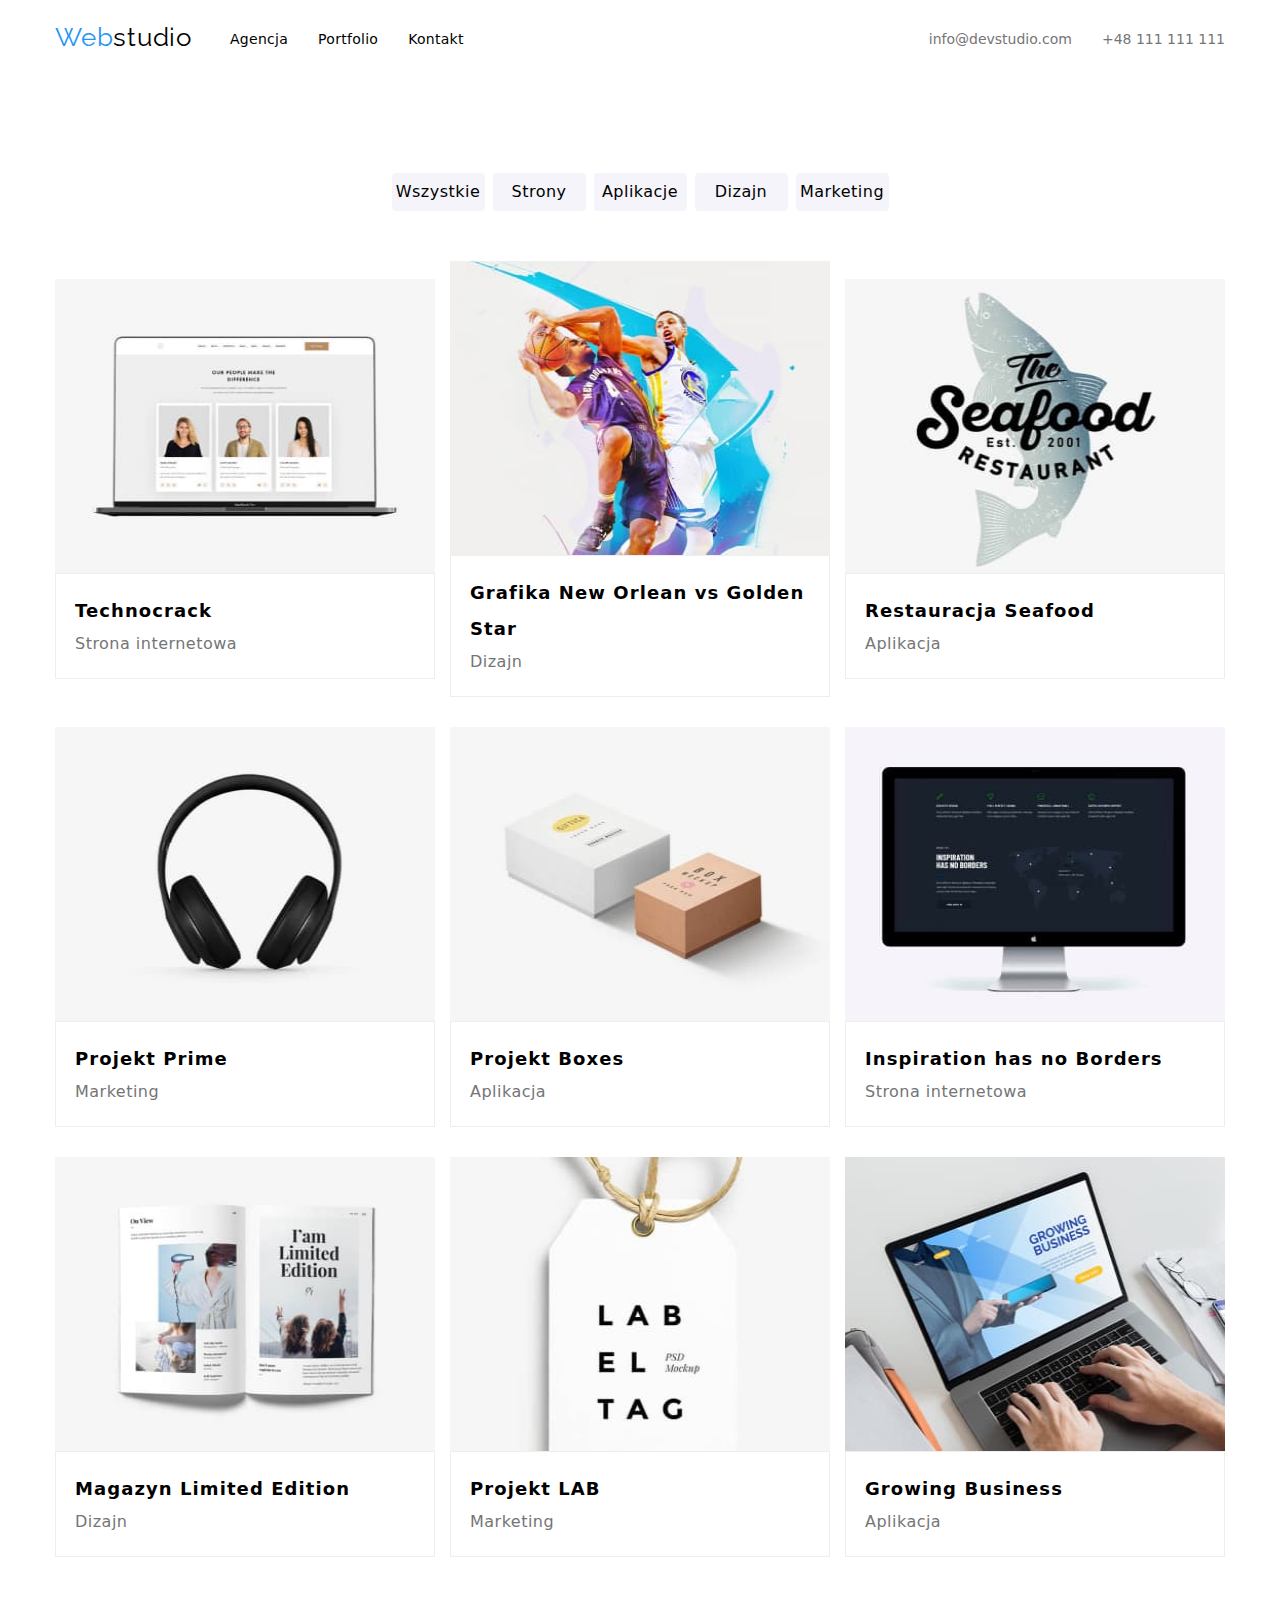
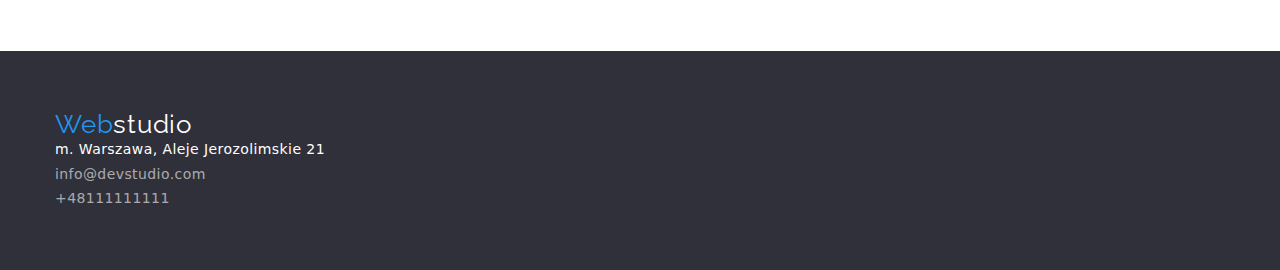
==== porffolio.html @ 6a6c28a8 "-Update 11.11" ====
<!DOCTYPE html>
<html lang="en">
  <head>
    <meta charset="UTF-8" />
    <meta http-equiv="X-UA-Compatible" content="IE=edge" />
    <meta name="viewport" content="width=device-width, initial-scale=1.0" />
    <link rel="preconnect" href="https://fonts.googleapis.com" />
    <link rel="preconnect" href="https://fonts.gstatic.com" crossorigin />
    <link
      href="https://fonts.googleapis.com/css2?family=Oleo+Script&family=Raleway:wght@700&family=Roboto:wght@400;500;700;900&display=swap"
      rel="stylesheet"
    />
    <link rel="stylesheet" href="./css/styles.css" />
    <link
      rel="stylesheet"
      href="https://cdnjs.cloudflare.com/ajax/libs/modern-normalize/1.1.0/modern-normalize.min.css"
    />
    <title>Portfolio</title>
  </head>
  <body>
    <!-- <div class="container"> -->
    <header>
      <div class="container flex">
        <div class="flex gap">
          <a
            class="webstudio"
            href="./index.html"
            target="_self"
            title="Strona główna"
            ><span style="color: #2196f3">Web</span>studio</a
          >

          <ul class="flex list gap">
            <li>
              <a
                class="links font-style"
                href="#"
                target="_blank"
                title="Agencja"
                >Agencja</a
              >
            </li>
            <li>
              <a
                class="links font-style"
                href="./porffolio.html"
                target="_self"
                title="Portfolio"
                >Portfolio</a
              >
            </li>

            <li>
              <a
                class="links font-style"
                href="#"
                target="_blank"
                title="Kontakt"
                >Kontakt</a
              >
            </li>
          </ul>
        </div>
        <div>
          <ul class="flex list gap font">
            <li>
              <a class="address-font3 links" href="mailto:info@devstudio.com"
                >info@devstudio.com</a
              >
            </li>
            <li>
              <a class="address-font3 links" href="tel:+48111111111"
                >+48 111 111 111</a
              >
            </li>
          </ul>
        </div>
      </div>
    </header>
    <main>
      <!-- <div class="container"> -->
      <h1></h1>
      <h2></h2>
      <section class="section-3">
        <div class="container">
          <ul class="flex-2 list">
            <li>
              <button class="button1-style" type="button">Wszystkie</button>
            </li>
            <li>
              <button class="button1-style" type="button">Strony</button>
            </li>
            <li>
              <button class="button1-style" type="button">Aplikacje</button>
            </li>
            <li>
              <button class="button1-style" type="button">Dizajn</button>
            </li>
            <li>
              <button class="button1-style" type="button">Marketing</button>
            </li>
          </ul>
        </div>
      </section>
      <section class="section-2">
        <div class="container">
          <ul class="list flex fit">
            <li class="li-item">
              <img
                src="./images/pic1.jpg"
                alt="Zdjecie przedstawiajace Laptopa"
                width="380"
                height="294"
              />
              <div class="background border">
                <h3 class="h3-font3">Technocrack</h3>
                <p class="font3-style">Strona internetowa</p>
              </div>
            </li>
            <li class="li-item">
              <img
                src="./images/pic2.jpg"
                alt="Zdjecie przedstawiajace Grafike New Orlean vs Golden Star"
                width="380"
                height="294"
              />
              <div class="background border">
                <h3 class="h3-font3">Grafika New Orlean vs Golden Star</h3>
                <p class="font3-style">Dizajn</p>
              </div>
            </li>
            <li class="li-item">
              <img
                src="./images/pic3.jpg"
                alt="Zdjecie przedstawiajace logo restauracji Seafood"
                width="380"
                height="294"
              />
              <div class="background border">
                <h3 class="h3-font3">Restauracja Seafood</h3>
                <p class="font3-style">Aplikacja</p>
              </div>
            </li>
            <li class="li-item">
              <img
                src="./images/pic4.jpg"
                alt="Zdjecie przedstawiajace Słuchawki"
                width="380"
                height="294"
              />
              <div class="background border">
                <h3 class="h3-font3">Projekt Prime</h3>
                <p class="font3-style">Marketing</p>
              </div>
            </li>
            <li class="li-item">
              <img
                src="./images/pic5.jpg"
                alt="Zdjecie przedstawiajace 2 boxy"
                width="380"
                height="294"
              />
              <div class="background border">
                <h3 class="h3-font3">Projekt Boxes</h3>
                <p class="font3-style">Aplikacja</p>
              </div>
            </li>
            <li class="li-item">
              <img
                src="./images/pic6.jpg"
                alt="Zdjecie przedstawiajace monitor"
                width="380"
                height="294"
              />
              <div class="background border">
                <h3 class="h3-font3">Inspiration has no Borders</h3>
                <p class="font3-style">Strona internetowa</p>
              </div>
            </li>
            <li class="li-item">
              <img
                src="./images/pic7.jpg"
                alt="Zdjecie przedstawiajace magazyn Limited Edition"
                width="380"
                height="294"
              />
              <div class="background border">
                <h3 class="h3-font3">Magazyn Limited Edition</h3>
                <p class="font3-style">Dizajn</p>
              </div>
            </li>
            <li class="li-item">
              <img
                src="./images/pic8.jpg"
                alt="Zdjecie przedstawiajace Projekt LAB"
                width="380"
                height="294"
              />
              <div class="background border">
                <h3 class="h3-font3">Projekt LAB</h3>
                <p class="font3-style">Marketing</p>
              </div>
            </li>
            <li class="li-item">
              <img
                src="./images/pic9.jpg"
                alt="Zdjecie przedstawiajace Laptopa z Growing Buisness"
                width="380"
                height="294"
              />
              <div class="background border">
                <h3 class="h3-font3">Growing Business</h3>
                <p class="font3-style">Aplikacja</p>
              </div>
            </li>
          </ul>
        </div>
      </section>
      <!-- </div> -->
    </main>
    <footer class="section-background padding-1">
      <div class="container">
        <a
          class="webstudio"
          href="./index.html"
          target="_self"
          title="Strona główna"
          ><span style="color: #2196f3">Web</span
          ><span style="color: #ffffff">studio</span></a
        >
        <address>
          <span class="address-font">m. Warszawa, Aleje Jerozolimskie 21</span>
          <ul class="list">
            <li>
              <a class="address-font2 links" href="mailto:info@devstudio.com"
                >info@devstudio.com</a
              >
            </li>
            <li>
              <a class="address-font2 links" href="tel:+48111111111"
                >+48111111111</a
              >
            </li>
          </ul>
        </address>
      </div>
    </footer>
    <!-- </div> -->
  </body>
</html>
---- css/styles.css ----
/* h1,h2,h3,h4,h5,p,ul,figure {  padding: 0;  margin: 0; } */
* {
  margin: 0;
  padding: 0;
}

body {
  font-family: "Roboto", sans-serif;
  color: #212121;
}

:root {
  --white-clr: #ffffff;
  --blue-clr: #2196f3;
  --black-clr: #000000;
  --black1-clr: #2f303a;
  --grey-clr: #ffffff99;
  --grey1-clr: #757575;
  --white1-clr: #f5f4fa;
}

.h1-font {
  font-weight: 900;
  font-size: 44px;
  line-height: 1.36;
  text-align: center;
  letter-spacing: 0.06em;
  text-transform: uppercase;
  color: var(--white-clr);
}

.h2-font {
  font-size: 36px;
  line-height: 1;
  text-align: center;
  letter-spacing: 0.03em;

  color: var(--black-clr);
}

.h3-font {
  font-size: 14px;
  line-height: 1;
  letter-spacing: 0.03em;
  text-transform: uppercase;

  color: var(--black-clr);
}

.h3-font2 {
  font-weight: 500;
  font-size: 16px;
  line-height: 1;
  /* identical to box height */

  /* text-align: center; */
  letter-spacing: 0.03em;

  color: var(--black-clr);
}

.h3-font3 {
  font-size: 18px;
  line-height: 2;
  /* identical to box height, or 200% */

  letter-spacing: 0.06em;

  color: var(--black-clr);
}

.font-style {
  font-weight: 500;
  font-size: 14px;
  line-height: 1;
  letter-spacing: 0.02em;

  color: var(--black-clr);
}

.font2-style {
  font-size: 16px;
  line-height: 1;
  /* identical to box height */

  /* text-align: center; */
  letter-spacing: 0.03em;

  color: var(--grey1-clr);
}

.font3-style {
  font-size: 16px;
  line-height: 1.88;
  /* identical to box height, or 188% */

  letter-spacing: 0.03em;

  color: var(--grey1-clr);
}

.font4-style {
  font-size: 14px;
  line-height: 1.71;
  /* or 171% */
  letter-spacing: 0.03em;
  color: var(--grey1-clr);
}

.address-font {
  font-style: normal;
  font-size: 14px;
  line-height: 1.71;
  /* or 171% */

  letter-spacing: 0.03em;

  color: var(--white-clr);
  text-decoration: none;
}

.address-font2 {
  font-style: normal;
  font-size: 14px;
  line-height: 24px;
  /* or 171% */

  letter-spacing: 0.03em;
  color: var(--grey-clr);
}

.address-font3 {
  color: var(--grey1-clr);
}

.section-background {
  background: var(--black1-clr);
}
.links {
  text-decoration: none;
  /* color: black; */
}

.links:hover {
  color: var(--blue-clr);
}

.links:focus {
  color: var(--blue-clr);
}

.button-style {
  background: var(--blue-clr);
  box-shadow: 0px 4px 4px rgba(0, 0, 0, 0.15);
  border-radius: 4px;
  font-family: inherit;
  font-style: normal;
  font-size: 16px;
  line-height: 1.87;

  display: flex;
  align-items: center;
  text-align: center;
  letter-spacing: 0.06em;
  justify-content: center;

  color: var(--white-clr);
  border: 0;
  cursor: pointer;
  width: 200px;
  height: 50px;
  margin-top: 30px;
}

.button1-style {
  background: var(--white1-clr);
  border-radius: 4px;
  font-family: inherit;
  font-style: normal;
  font-weight: 500;
  font-size: 16px;
  line-height: 1.62;
  /* identical to box height, or 162% */

  text-align: center;
  letter-spacing: 0.03em;

  color: var(--black-clr);
  border: 0;
  cursor: pointer;
  width: 93px;
  height: 38px;
}

.button1-style:hover {
  background: var(--blue-clr);
  /* shadow-middle */

  box-shadow: 0px 3px 1px rgba(0, 0, 0, 0.1), 0px 1px 2px rgba(0, 0, 0, 0.08),
    0px 2px 2px rgba(0, 0, 0, 0.12);
  border-radius: 4px;
  font-family: inherit;
  font-style: normal;
  font-weight: 500;
  font-size: 16px;
  line-height: 1.62;
  /* identical to box height, or 162% */

  text-align: center;
  letter-spacing: 0.03em;

  color: var(--white-clr);
}

/* .button:hover {
  background: var(--blue-clr);
 

  box-shadow: 0px 3px 1px rgba(0, 0, 0, 0.1), 0px 1px 2px rgba(0, 0, 0, 0.08),
    0px 2px 2px rgba(0, 0, 0, 0.12);
  border-radius: 4px;
  font-family: inherit;
  font-style: normal;
  font-weight: 500;
  font-size: 16px;
  line-height: 1.62;
  

  text-align: center;
  letter-spacing: 0.03em;

  color: var(--white-clr);
} */

.button1-style:focus {
  background: var(--blue-clr);
  /* shadow-middle */

  box-shadow: 0px 3px 1px rgba(0, 0, 0, 0.1), 0px 1px 2px rgba(0, 0, 0, 0.08),
    0px 2px 2px rgba(0, 0, 0, 0.12);
  border-radius: 4px;
  font-family: inherit;
  font-style: normal;
  font-weight: 500;
  font-size: 16px;
  line-height: 1.62;
  /* identical to box height, or 162% */

  text-align: center;
  letter-spacing: 0.03em;

  color: var(--white-clr);
}

.header-wrapper {
  display: flex;
  align-items: center;
  justify-content: space-between;
}

.container {
  margin: 0 auto;
  width: 100%;
  max-width: 1200px;
  padding: 0 15px;
}

.webstudio {
  /* position: absolute; */
  width: 145px;
  height: 31px;
  left: 215px;
  top: 24px;

  font-family: "Raleway";
  font-size: 26px;
  line-height: 1;
  /* identical to box height */

  letter-spacing: 0.03em;

  color: var(--black-clr);
  text-decoration: none;
}

.flex-1 {
  display: flex;
  align-items: center;
  justify-content: center;
  flex-direction: column;
  gap: 10px;
  padding: 30px;
}

.flex-2 {
  display: flex;
  align-items: center;
  gap: 8px;
  justify-content: center;
}

.gap {
  gap: 30px;
}

.section {
  padding-top: 94px;
  padding-bottom: 94px;
}

.section-1 {
  padding-top: 50px;
  padding-bottom: 50px;
}

.section-2 {
  padding-top: 50px;
  padding-bottom: 94px;
}

.section-3 {
  padding-top: 94px;
  padding-bottom: 0px;
}

.section-background1 {
  background-color: var(--white1-clr);
}

.main-container {
  max-width: 1600px;
  display: flex;
  flex-direction: column;
  align-items: center;
}

.list {
  list-style: none;
}

.flex {
  display: flex;
  align-items: center;
  justify-content: space-between;
  box-sizing: border-box;
  row-gap: 30px;
}

.fit {
  display: flex;
  flex-wrap: wrap;
}

/* .button {
  display:flex;
  width: 93px;
height: 38px;
background-color: var( --white1-clr);
justify-content: center;
} */

header {
  margin: 24px;
}

.padding {
  padding-top: 200px;
  padding-bottom: 200px;
}

.padding-1 {
  padding-top: 60px;
  padding-bottom: 60px;
}

.background {
  background-color: var(--white-clr);
  /* height: 108px; */
  padding: 19px;
}

.font {
  font-size: 14px;
}

.border {
  border: 1px solid #eeeeee;
}

img {
  display: block;
}

.li-item {
  flex-basis: calc((100% - 30px) / 3);
}
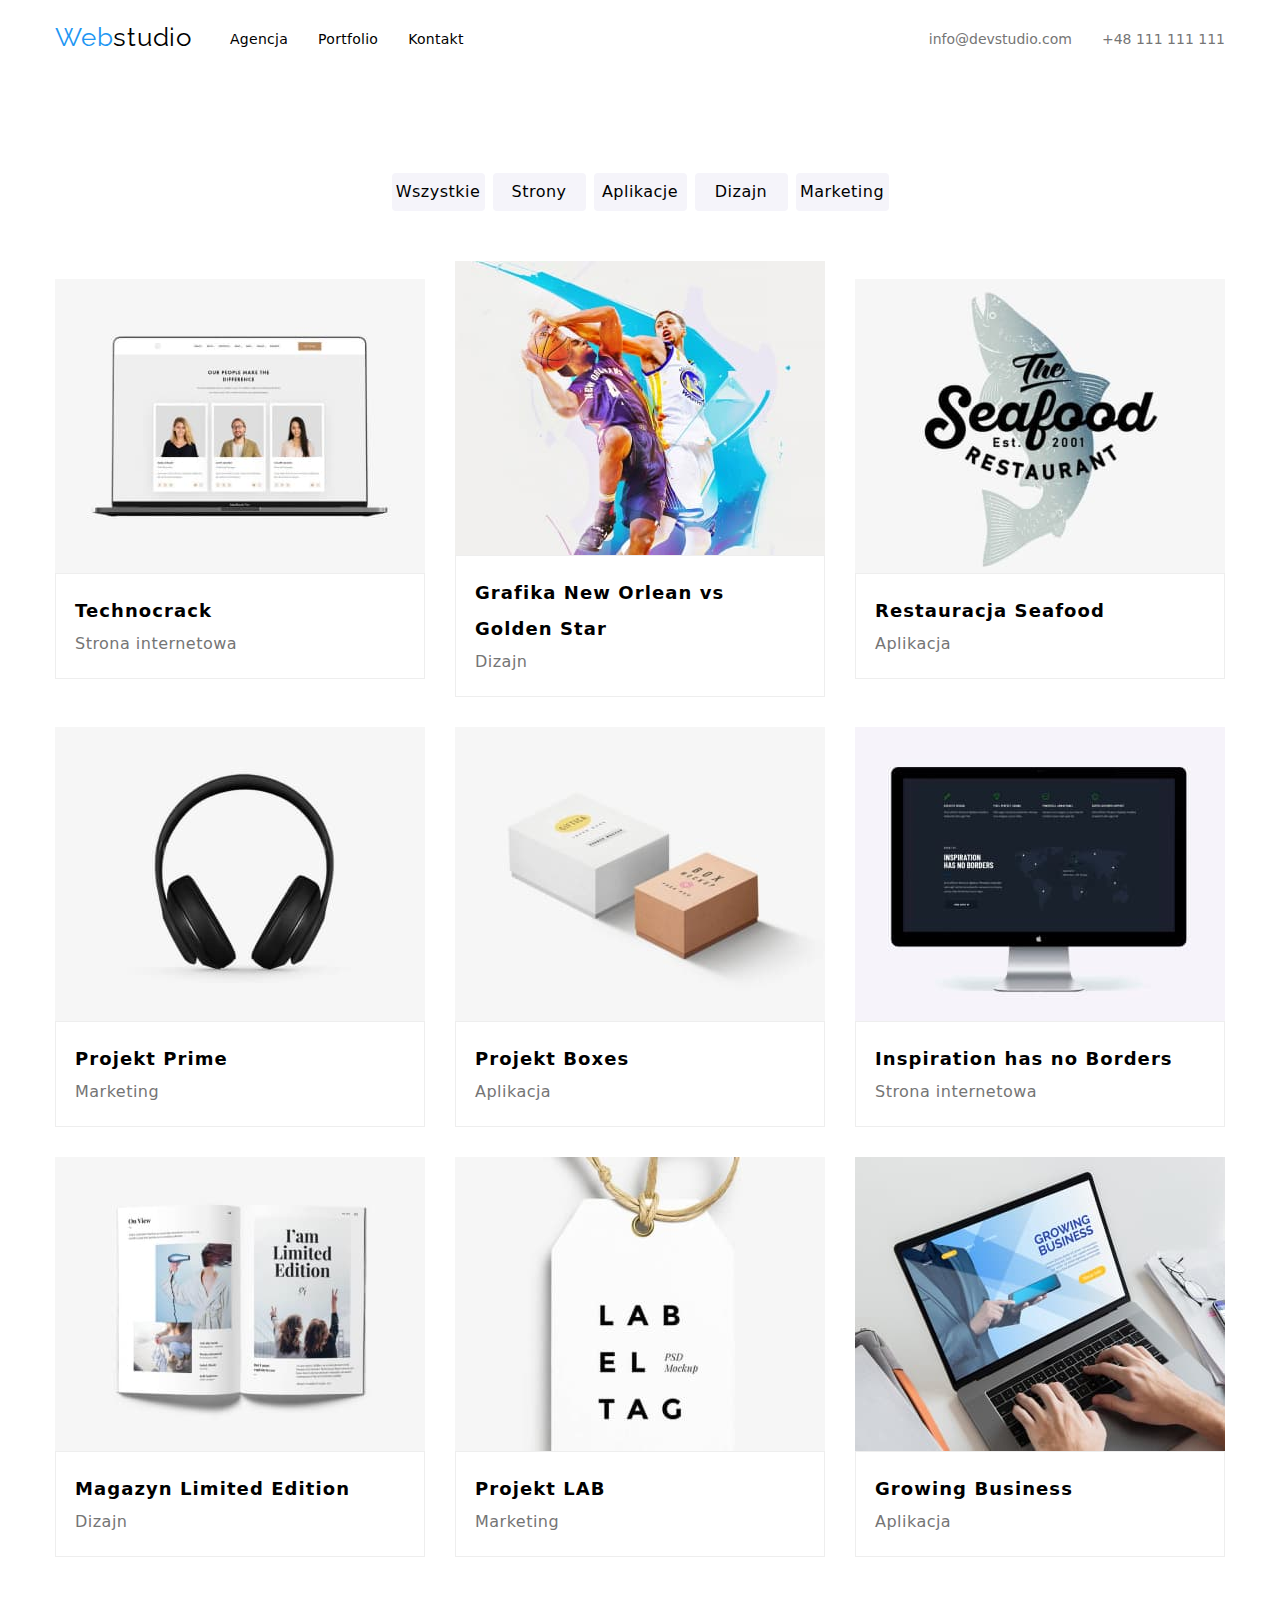
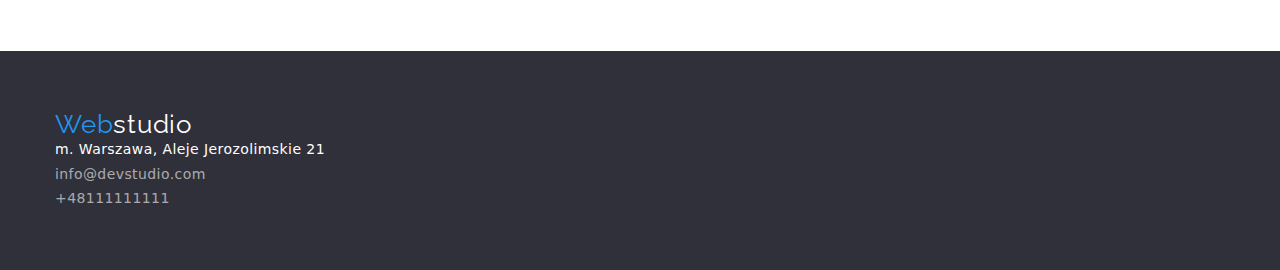
==== commit 1a018d08: "-Update 11.11" ====
--- a/porffolio.html
+++ b/porffolio.html
@@ -109,7 +109,7 @@
               <img
                 src="./images/pic1.jpg"
                 alt="Zdjecie przedstawiajace Laptopa"
-                width="380"
+                width="370"
                 height="294"
               />
               <div class="background border">
@@ -121,7 +121,7 @@
               <img
                 src="./images/pic2.jpg"
                 alt="Zdjecie przedstawiajace Grafike New Orlean vs Golden Star"
-                width="380"
+                width="370"
                 height="294"
               />
               <div class="background border">
@@ -133,7 +133,7 @@
               <img
                 src="./images/pic3.jpg"
                 alt="Zdjecie przedstawiajace logo restauracji Seafood"
-                width="380"
+                width="370"
                 height="294"
               />
               <div class="background border">
@@ -145,7 +145,7 @@
               <img
                 src="./images/pic4.jpg"
                 alt="Zdjecie przedstawiajace Słuchawki"
-                width="380"
+                width="370"
                 height="294"
               />
               <div class="background border">
@@ -157,7 +157,7 @@
               <img
                 src="./images/pic5.jpg"
                 alt="Zdjecie przedstawiajace 2 boxy"
-                width="380"
+                width="370"
                 height="294"
               />
               <div class="background border">
@@ -169,7 +169,7 @@
               <img
                 src="./images/pic6.jpg"
                 alt="Zdjecie przedstawiajace monitor"
-                width="380"
+                width="370"
                 height="294"
               />
               <div class="background border">
@@ -181,7 +181,7 @@
               <img
                 src="./images/pic7.jpg"
                 alt="Zdjecie przedstawiajace magazyn Limited Edition"
-                width="380"
+                width="370"
                 height="294"
               />
               <div class="background border">
@@ -193,7 +193,7 @@
               <img
                 src="./images/pic8.jpg"
                 alt="Zdjecie przedstawiajace Projekt LAB"
-                width="380"
+                width="370"
                 height="294"
               />
               <div class="background border">
@@ -205,7 +205,7 @@
               <img
                 src="./images/pic9.jpg"
                 alt="Zdjecie przedstawiajace Laptopa z Growing Buisness"
-                width="380"
+                width="370"
                 height="294"
               />
               <div class="background border">
--- a/css/styles.css
+++ b/css/styles.css
@@ -343,7 +343,7 @@
   align-items: center;
   justify-content: space-between;
   box-sizing: border-box;
-  row-gap: 30px;
+  gap: 30px;
 }
 
 .fit {
@@ -392,5 +392,5 @@
 }
 
 .li-item {
-  flex-basis: calc((100% - 30px) / 3);
-}
+  flex-basis: calc((100% - 60px) / 3);
+}
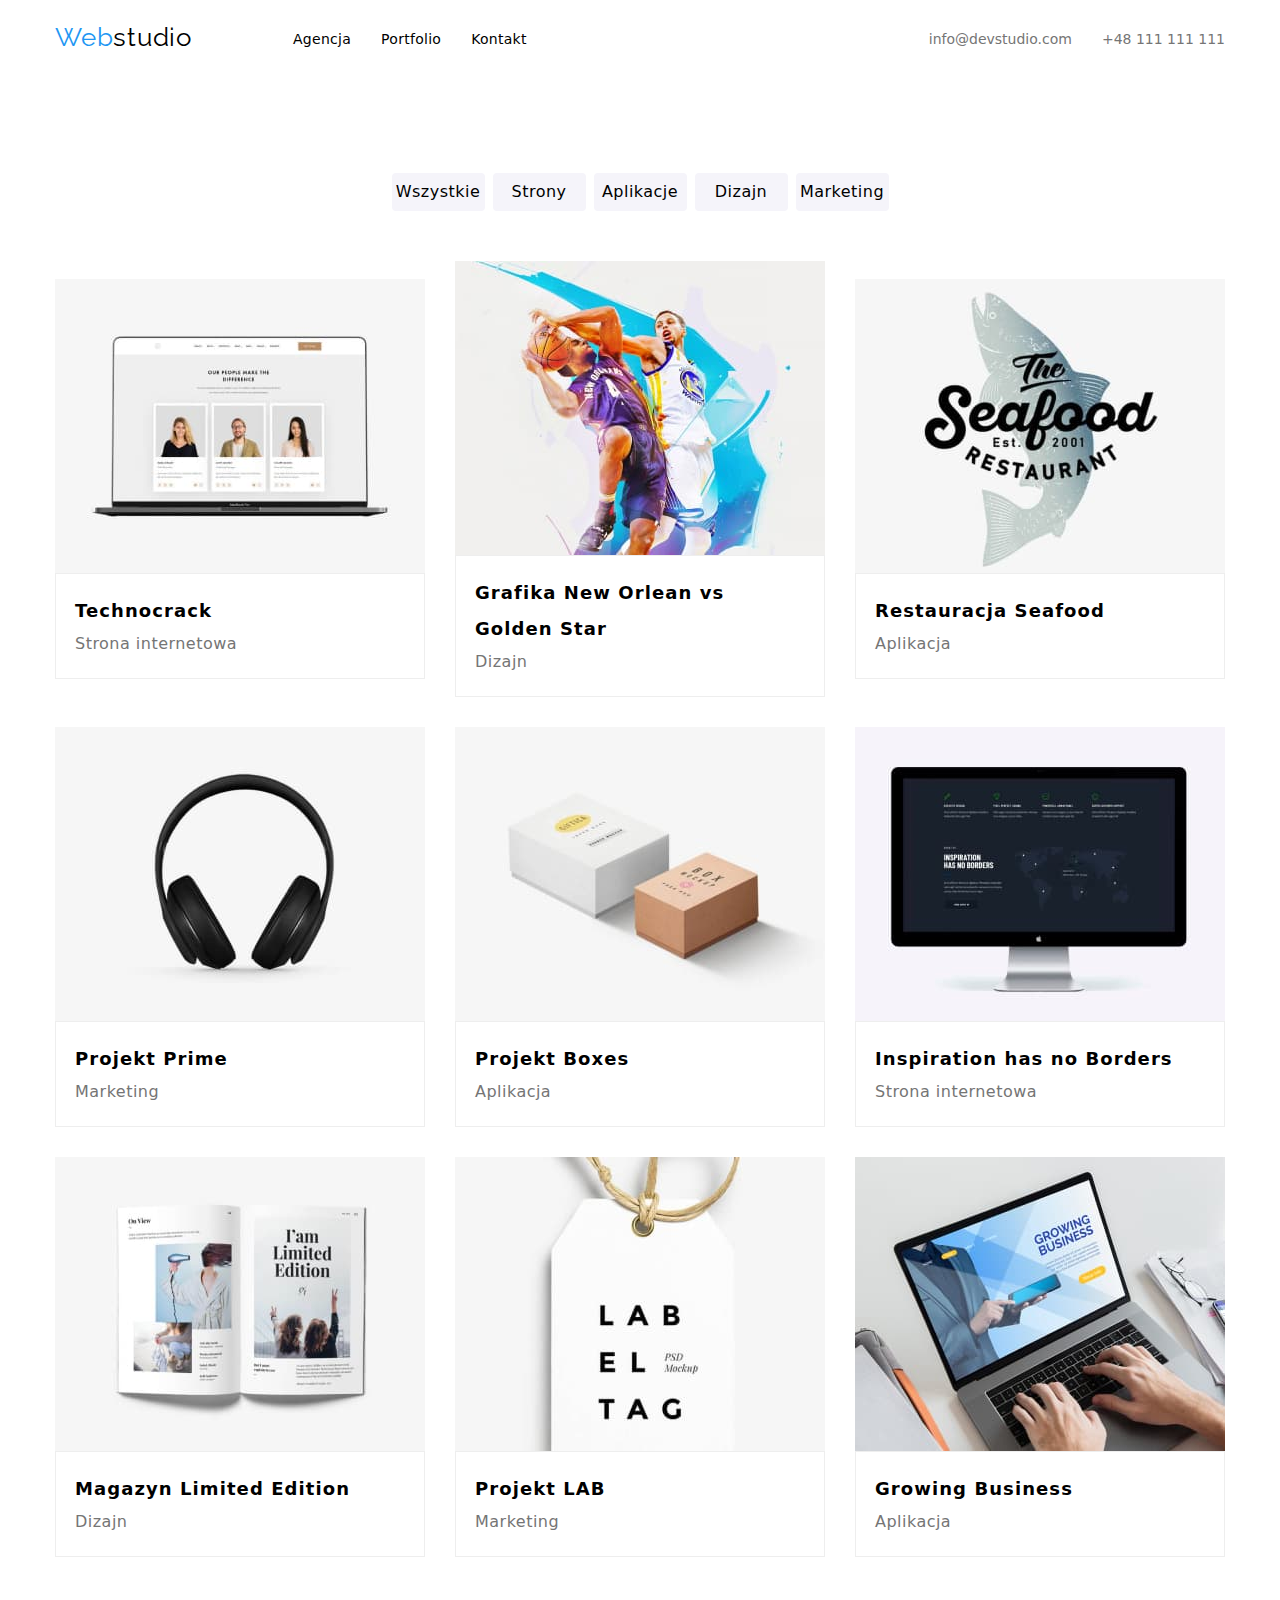
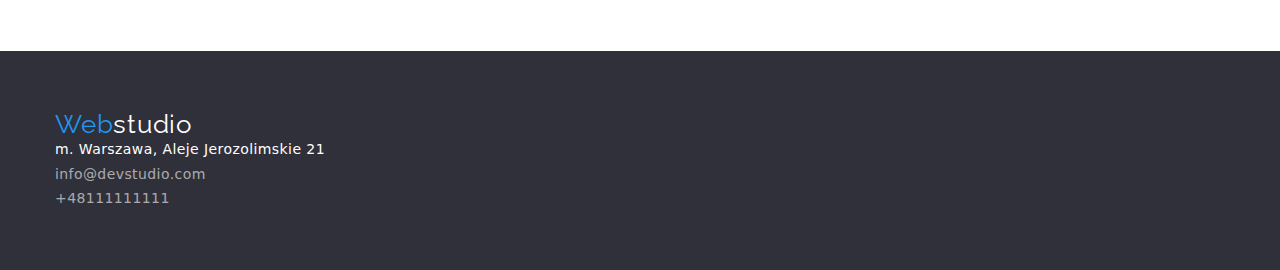
==== commit 59dc45ba: "-Update" ====
--- a/porffolio.html
+++ b/porffolio.html
@@ -21,7 +21,7 @@
     <!-- <div class="container"> -->
     <header>
       <div class="container flex">
-        <div class="flex gap">
+        <div class="flex">
           <a
             class="webstudio"
             href="./index.html"
@@ -30,7 +30,7 @@
             ><span style="color: #2196f3">Web</span>studio</a
           >
 
-          <ul class="flex list gap">
+          <ul class="flex list">
             <li>
               <a
                 class="links font-style"
@@ -62,7 +62,7 @@
           </ul>
         </div>
         <div>
-          <ul class="flex list gap font">
+          <ul class="flex list font">
             <li>
               <a class="address-font3 links" href="mailto:info@devstudio.com"
                 >info@devstudio.com</a
--- a/css/styles.css
+++ b/css/styles.css
@@ -265,6 +265,17 @@
   padding: 0 15px;
 }
 
+.main-container {
+  max-width: 1600px;
+  display: flex;
+  flex-direction: column;
+  align-items: center;
+}
+
+.footer-container {
+  max-width: 1600px;
+  padding-left: 215px;
+}
 .webstudio {
   /* position: absolute; */
   width: 145px;
@@ -281,6 +292,15 @@
 
   color: var(--black-clr);
   text-decoration: none;
+  margin-right: 63px;
+}
+
+.flex {
+  display: flex;
+  align-items: center;
+  justify-content: space-between;
+  box-sizing: border-box;
+  gap: 30px;
 }
 
 .flex-1 {
@@ -299,10 +319,6 @@
   justify-content: center;
 }
 
-.gap {
-  gap: 30px;
-}
-
 .section {
   padding-top: 94px;
   padding-bottom: 94px;
@@ -327,23 +343,8 @@
   background-color: var(--white1-clr);
 }
 
-.main-container {
-  max-width: 1600px;
-  display: flex;
-  flex-direction: column;
-  align-items: center;
-}
-
 .list {
   list-style: none;
-}
-
-.flex {
-  display: flex;
-  align-items: center;
-  justify-content: space-between;
-  box-sizing: border-box;
-  gap: 30px;
 }
 
 .fit {
@@ -360,7 +361,8 @@
 } */
 
 header {
-  margin: 24px;
+  padding-top: 24px;
+  padding-bottom: 24px;
 }
 
 .padding {
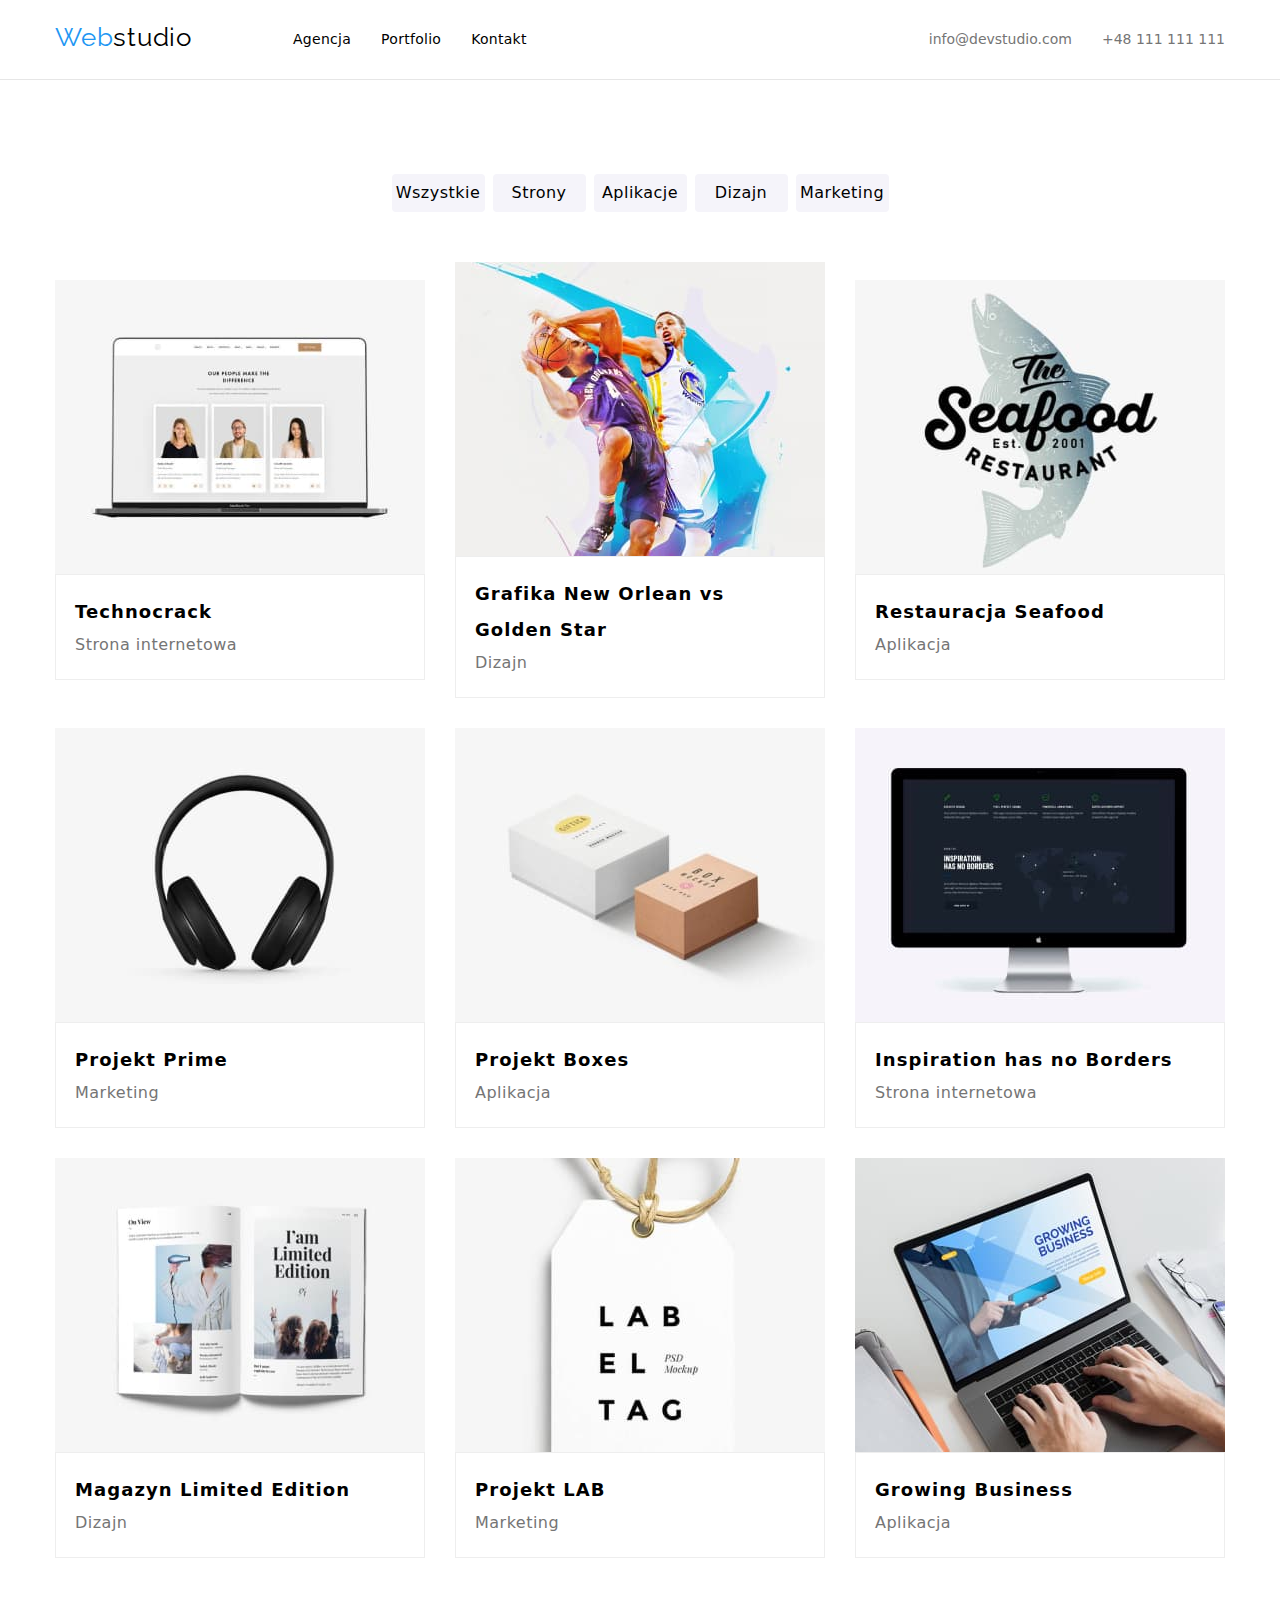
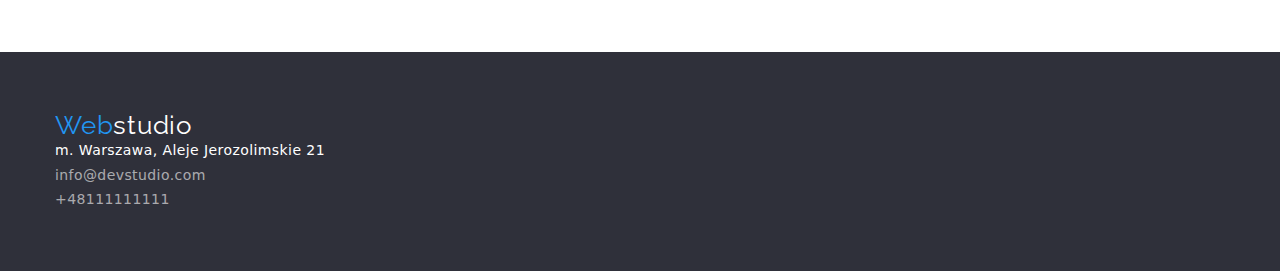
==== commit 17ce33ec: "-Update 12.11" ====
--- a/porffolio.html
+++ b/porffolio.html
@@ -18,8 +18,7 @@
     <title>Portfolio</title>
   </head>
   <body>
-    <!-- <div class="container"> -->
-    <header>
+    <header class="header-container">
       <div class="container flex">
         <div class="flex">
           <a
@@ -78,147 +77,143 @@
       </div>
     </header>
     <main>
-      <!-- <div class="container"> -->
       <h1></h1>
       <h2></h2>
-      <section class="section-3">
+      <section class="section">
         <div class="container">
-          <ul class="flex-2 list">
-            <li>
-              <button class="button1-style" type="button">Wszystkie</button>
-            </li>
-            <li>
-              <button class="button1-style" type="button">Strony</button>
-            </li>
-            <li>
-              <button class="button1-style" type="button">Aplikacje</button>
-            </li>
-            <li>
-              <button class="button1-style" type="button">Dizajn</button>
-            </li>
-            <li>
-              <button class="button1-style" type="button">Marketing</button>
-            </li>
-          </ul>
+          <div class="section-column-position">
+            <ul class="flex-2 list">
+              <li>
+                <button class="button1-style" type="button">Wszystkie</button>
+              </li>
+              <li>
+                <button class="button1-style" type="button">Strony</button>
+              </li>
+              <li>
+                <button class="button1-style" type="button">Aplikacje</button>
+              </li>
+              <li>
+                <button class="button1-style" type="button">Dizajn</button>
+              </li>
+              <li>
+                <button class="button1-style" type="button">Marketing</button>
+              </li>
+            </ul>
+            <ul class="list flex fit">
+              <li class="li-item">
+                <img
+                  src="./images/pic1.jpg"
+                  alt="Zdjecie przedstawiajace Laptopa"
+                  width="370"
+                  height="294"
+                />
+                <div class="background border">
+                  <h3 class="h3-font3">Technocrack</h3>
+                  <p class="font3-style">Strona internetowa</p>
+                </div>
+              </li>
+              <li class="li-item">
+                <img
+                  src="./images/pic2.jpg"
+                  alt="Zdjecie przedstawiajace Grafike New Orlean vs Golden Star"
+                  width="370"
+                  height="294"
+                />
+                <div class="background border">
+                  <h3 class="h3-font3">Grafika New Orlean vs Golden Star</h3>
+                  <p class="font3-style">Dizajn</p>
+                </div>
+              </li>
+              <li class="li-item">
+                <img
+                  src="./images/pic3.jpg"
+                  alt="Zdjecie przedstawiajace logo restauracji Seafood"
+                  width="370"
+                  height="294"
+                />
+                <div class="background border">
+                  <h3 class="h3-font3">Restauracja Seafood</h3>
+                  <p class="font3-style">Aplikacja</p>
+                </div>
+              </li>
+              <li class="li-item">
+                <img
+                  src="./images/pic4.jpg"
+                  alt="Zdjecie przedstawiajace Słuchawki"
+                  width="370"
+                  height="294"
+                />
+                <div class="background border">
+                  <h3 class="h3-font3">Projekt Prime</h3>
+                  <p class="font3-style">Marketing</p>
+                </div>
+              </li>
+              <li class="li-item">
+                <img
+                  src="./images/pic5.jpg"
+                  alt="Zdjecie przedstawiajace 2 boxy"
+                  width="370"
+                  height="294"
+                />
+                <div class="background border">
+                  <h3 class="h3-font3">Projekt Boxes</h3>
+                  <p class="font3-style">Aplikacja</p>
+                </div>
+              </li>
+              <li class="li-item">
+                <img
+                  src="./images/pic6.jpg"
+                  alt="Zdjecie przedstawiajace monitor"
+                  width="370"
+                  height="294"
+                />
+                <div class="background border">
+                  <h3 class="h3-font3">Inspiration has no Borders</h3>
+                  <p class="font3-style">Strona internetowa</p>
+                </div>
+              </li>
+              <li class="li-item">
+                <img
+                  src="./images/pic7.jpg"
+                  alt="Zdjecie przedstawiajace magazyn Limited Edition"
+                  width="370"
+                  height="294"
+                />
+                <div class="background border">
+                  <h3 class="h3-font3">Magazyn Limited Edition</h3>
+                  <p class="font3-style">Dizajn</p>
+                </div>
+              </li>
+              <li class="li-item">
+                <img
+                  src="./images/pic8.jpg"
+                  alt="Zdjecie przedstawiajace Projekt LAB"
+                  width="370"
+                  height="294"
+                />
+                <div class="background border">
+                  <h3 class="h3-font3">Projekt LAB</h3>
+                  <p class="font3-style">Marketing</p>
+                </div>
+              </li>
+              <li class="li-item">
+                <img
+                  src="./images/pic9.jpg"
+                  alt="Zdjecie przedstawiajace Laptopa z Growing Buisness"
+                  width="370"
+                  height="294"
+                />
+                <div class="background border">
+                  <h3 class="h3-font3">Growing Business</h3>
+                  <p class="font3-style">Aplikacja</p>
+                </div>
+              </li>
+            </ul>
+          </div>
         </div>
       </section>
-      <section class="section-2">
-        <div class="container">
-          <ul class="list flex fit">
-            <li class="li-item">
-              <img
-                src="./images/pic1.jpg"
-                alt="Zdjecie przedstawiajace Laptopa"
-                width="370"
-                height="294"
-              />
-              <div class="background border">
-                <h3 class="h3-font3">Technocrack</h3>
-                <p class="font3-style">Strona internetowa</p>
-              </div>
-            </li>
-            <li class="li-item">
-              <img
-                src="./images/pic2.jpg"
-                alt="Zdjecie przedstawiajace Grafike New Orlean vs Golden Star"
-                width="370"
-                height="294"
-              />
-              <div class="background border">
-                <h3 class="h3-font3">Grafika New Orlean vs Golden Star</h3>
-                <p class="font3-style">Dizajn</p>
-              </div>
-            </li>
-            <li class="li-item">
-              <img
-                src="./images/pic3.jpg"
-                alt="Zdjecie przedstawiajace logo restauracji Seafood"
-                width="370"
-                height="294"
-              />
-              <div class="background border">
-                <h3 class="h3-font3">Restauracja Seafood</h3>
-                <p class="font3-style">Aplikacja</p>
-              </div>
-            </li>
-            <li class="li-item">
-              <img
-                src="./images/pic4.jpg"
-                alt="Zdjecie przedstawiajace Słuchawki"
-                width="370"
-                height="294"
-              />
-              <div class="background border">
-                <h3 class="h3-font3">Projekt Prime</h3>
-                <p class="font3-style">Marketing</p>
-              </div>
-            </li>
-            <li class="li-item">
-              <img
-                src="./images/pic5.jpg"
-                alt="Zdjecie przedstawiajace 2 boxy"
-                width="370"
-                height="294"
-              />
-              <div class="background border">
-                <h3 class="h3-font3">Projekt Boxes</h3>
-                <p class="font3-style">Aplikacja</p>
-              </div>
-            </li>
-            <li class="li-item">
-              <img
-                src="./images/pic6.jpg"
-                alt="Zdjecie przedstawiajace monitor"
-                width="370"
-                height="294"
-              />
-              <div class="background border">
-                <h3 class="h3-font3">Inspiration has no Borders</h3>
-                <p class="font3-style">Strona internetowa</p>
-              </div>
-            </li>
-            <li class="li-item">
-              <img
-                src="./images/pic7.jpg"
-                alt="Zdjecie przedstawiajace magazyn Limited Edition"
-                width="370"
-                height="294"
-              />
-              <div class="background border">
-                <h3 class="h3-font3">Magazyn Limited Edition</h3>
-                <p class="font3-style">Dizajn</p>
-              </div>
-            </li>
-            <li class="li-item">
-              <img
-                src="./images/pic8.jpg"
-                alt="Zdjecie przedstawiajace Projekt LAB"
-                width="370"
-                height="294"
-              />
-              <div class="background border">
-                <h3 class="h3-font3">Projekt LAB</h3>
-                <p class="font3-style">Marketing</p>
-              </div>
-            </li>
-            <li class="li-item">
-              <img
-                src="./images/pic9.jpg"
-                alt="Zdjecie przedstawiajace Laptopa z Growing Buisness"
-                width="370"
-                height="294"
-              />
-              <div class="background border">
-                <h3 class="h3-font3">Growing Business</h3>
-                <p class="font3-style">Aplikacja</p>
-              </div>
-            </li>
-          </ul>
-        </div>
-      </section>
-      <!-- </div> -->
     </main>
-    <footer class="section-background padding-1">
+    <footer class="footer-container">
       <div class="container">
         <a
           class="webstudio"
@@ -245,6 +240,5 @@
         </address>
       </div>
     </footer>
-    <!-- </div> -->
   </body>
 </html>
--- a/css/styles.css
+++ b/css/styles.css
@@ -1,4 +1,3 @@
-/* h1,h2,h3,h4,h5,p,ul,figure {  padding: 0;  margin: 0; } */
 * {
   margin: 0;
   padding: 0;
@@ -7,6 +6,7 @@
 body {
   font-family: "Roboto", sans-serif;
   color: #212121;
+  max-width: 1600px;
 }
 
 :root {
@@ -19,7 +19,7 @@
   --white1-clr: #f5f4fa;
 }
 
-.h1-font {
+.font1 {
   font-weight: 900;
   font-size: 44px;
   line-height: 1.36;
@@ -29,7 +29,7 @@
   color: var(--white-clr);
 }
 
-.h2-font {
+.font2 {
   font-size: 36px;
   line-height: 1;
   text-align: center;
@@ -38,7 +38,7 @@
   color: var(--black-clr);
 }
 
-.h3-font {
+.font3 {
   font-size: 14px;
   line-height: 1;
   letter-spacing: 0.03em;
@@ -47,25 +47,18 @@
   color: var(--black-clr);
 }
 
-.h3-font2 {
-  font-weight: 500;
-  font-size: 16px;
-  line-height: 1;
-  /* identical to box height */
-
-  /* text-align: center; */
-  letter-spacing: 0.03em;
-
+.font4 {
+  font-weight: 500;
+  font-size: 16px;
+  line-height: 1;
+  letter-spacing: 0.03em;
   color: var(--black-clr);
 }
 
 .h3-font3 {
   font-size: 18px;
   line-height: 2;
-  /* identical to box height, or 200% */
-
   letter-spacing: 0.06em;
-
   color: var(--black-clr);
 }
 
@@ -74,35 +67,26 @@
   font-size: 14px;
   line-height: 1;
   letter-spacing: 0.02em;
-
   color: var(--black-clr);
 }
 
 .font2-style {
   font-size: 16px;
   line-height: 1;
-  /* identical to box height */
-
-  /* text-align: center; */
-  letter-spacing: 0.03em;
-
+  letter-spacing: 0.03em;
   color: var(--grey1-clr);
 }
 
 .font3-style {
   font-size: 16px;
   line-height: 1.88;
-  /* identical to box height, or 188% */
-
-  letter-spacing: 0.03em;
-
+  letter-spacing: 0.03em;
   color: var(--grey1-clr);
 }
 
 .font4-style {
   font-size: 14px;
   line-height: 1.71;
-  /* or 171% */
   letter-spacing: 0.03em;
   color: var(--grey1-clr);
 }
@@ -111,10 +95,7 @@
   font-style: normal;
   font-size: 14px;
   line-height: 1.71;
-  /* or 171% */
-
-  letter-spacing: 0.03em;
-
+  letter-spacing: 0.03em;
   color: var(--white-clr);
   text-decoration: none;
 }
@@ -123,8 +104,6 @@
   font-style: normal;
   font-size: 14px;
   line-height: 24px;
-  /* or 171% */
-
   letter-spacing: 0.03em;
   color: var(--grey-clr);
 }
@@ -133,12 +112,8 @@
   color: var(--grey1-clr);
 }
 
-.section-background {
-  background: var(--black1-clr);
-}
 .links {
   text-decoration: none;
-  /* color: black; */
 }
 
 .links:hover {
@@ -157,19 +132,16 @@
   font-style: normal;
   font-size: 16px;
   line-height: 1.87;
-
   display: flex;
   align-items: center;
   text-align: center;
   letter-spacing: 0.06em;
   justify-content: center;
-
   color: var(--white-clr);
   border: 0;
   cursor: pointer;
   width: 200px;
   height: 50px;
-  margin-top: 30px;
 }
 
 .button1-style {
@@ -180,11 +152,8 @@
   font-weight: 500;
   font-size: 16px;
   line-height: 1.62;
-  /* identical to box height, or 162% */
-
-  text-align: center;
-  letter-spacing: 0.03em;
-
+  text-align: center;
+  letter-spacing: 0.03em;
   color: var(--black-clr);
   border: 0;
   cursor: pointer;
@@ -194,8 +163,6 @@
 
 .button1-style:hover {
   background: var(--blue-clr);
-  /* shadow-middle */
-
   box-shadow: 0px 3px 1px rgba(0, 0, 0, 0.1), 0px 1px 2px rgba(0, 0, 0, 0.08),
     0px 2px 2px rgba(0, 0, 0, 0.12);
   border-radius: 4px;
@@ -204,18 +171,13 @@
   font-weight: 500;
   font-size: 16px;
   line-height: 1.62;
-  /* identical to box height, or 162% */
-
-  text-align: center;
-  letter-spacing: 0.03em;
-
-  color: var(--white-clr);
-}
-
-/* .button:hover {
+  text-align: center;
+  letter-spacing: 0.03em;
+  color: var(--white-clr);
+}
+
+.button1-style:focus {
   background: var(--blue-clr);
- 
-
   box-shadow: 0px 3px 1px rgba(0, 0, 0, 0.1), 0px 1px 2px rgba(0, 0, 0, 0.08),
     0px 2px 2px rgba(0, 0, 0, 0.12);
   border-radius: 4px;
@@ -224,38 +186,18 @@
   font-weight: 500;
   font-size: 16px;
   line-height: 1.62;
+  text-align: center;
+  letter-spacing: 0.03em;
+  color: var(--white-clr);
+}
+
+.header-container {
+  max-width: 1600px;
+  max-height: 80px;
+  padding-top: 24px;
+  padding-bottom: 24px;
+  border-bottom: 1px solid rgba(128,128,128,0.2);
   
-
-  text-align: center;
-  letter-spacing: 0.03em;
-
-  color: var(--white-clr);
-} */
-
-.button1-style:focus {
-  background: var(--blue-clr);
-  /* shadow-middle */
-
-  box-shadow: 0px 3px 1px rgba(0, 0, 0, 0.1), 0px 1px 2px rgba(0, 0, 0, 0.08),
-    0px 2px 2px rgba(0, 0, 0, 0.12);
-  border-radius: 4px;
-  font-family: inherit;
-  font-style: normal;
-  font-weight: 500;
-  font-size: 16px;
-  line-height: 1.62;
-  /* identical to box height, or 162% */
-
-  text-align: center;
-  letter-spacing: 0.03em;
-
-  color: var(--white-clr);
-}
-
-.header-wrapper {
-  display: flex;
-  align-items: center;
-  justify-content: space-between;
 }
 
 .container {
@@ -272,24 +214,35 @@
   align-items: center;
 }
 
+.main-section-container {
+  max-width: 1600px;
+  max-height: 600px;
+  background-color: var(--black1-clr);
+  padding-top: 200px;
+  padding-bottom: 200px;
+}
+
 .footer-container {
   max-width: 1600px;
-  padding-left: 215px;
-}
+  padding-top: 60px;
+  padding-bottom: 60px;
+  background: var(--black1-clr);
+}
+
+.section {
+  padding-top: 94px;
+  padding-bottom: 94px;
+}
+
 .webstudio {
-  /* position: absolute; */
   width: 145px;
   height: 31px;
   left: 215px;
   top: 24px;
-
   font-family: "Raleway";
   font-size: 26px;
   line-height: 1;
-  /* identical to box height */
-
-  letter-spacing: 0.03em;
-
+  letter-spacing: 0.03em;
   color: var(--black-clr);
   text-decoration: none;
   margin-right: 63px;
@@ -319,9 +272,18 @@
   justify-content: center;
 }
 
-.section {
-  padding-top: 94px;
-  padding-bottom: 94px;
+.main-section-position {
+  display: flex;
+  flex-direction: column;
+  gap: 30px;
+  align-items: center;
+}
+
+.section-column-position {
+  display: flex;
+  flex-direction: column;
+  gap: 50px;
+  align-items: center;
 }
 
 .section-1 {
@@ -352,19 +314,6 @@
   flex-wrap: wrap;
 }
 
-/* .button {
-  display:flex;
-  width: 93px;
-height: 38px;
-background-color: var( --white1-clr);
-justify-content: center;
-} */
-
-header {
-  padding-top: 24px;
-  padding-bottom: 24px;
-}
-
 .padding {
   padding-top: 200px;
   padding-bottom: 200px;
@@ -377,7 +326,6 @@
 
 .background {
   background-color: var(--white-clr);
-  /* height: 108px; */
   padding: 19px;
 }
 
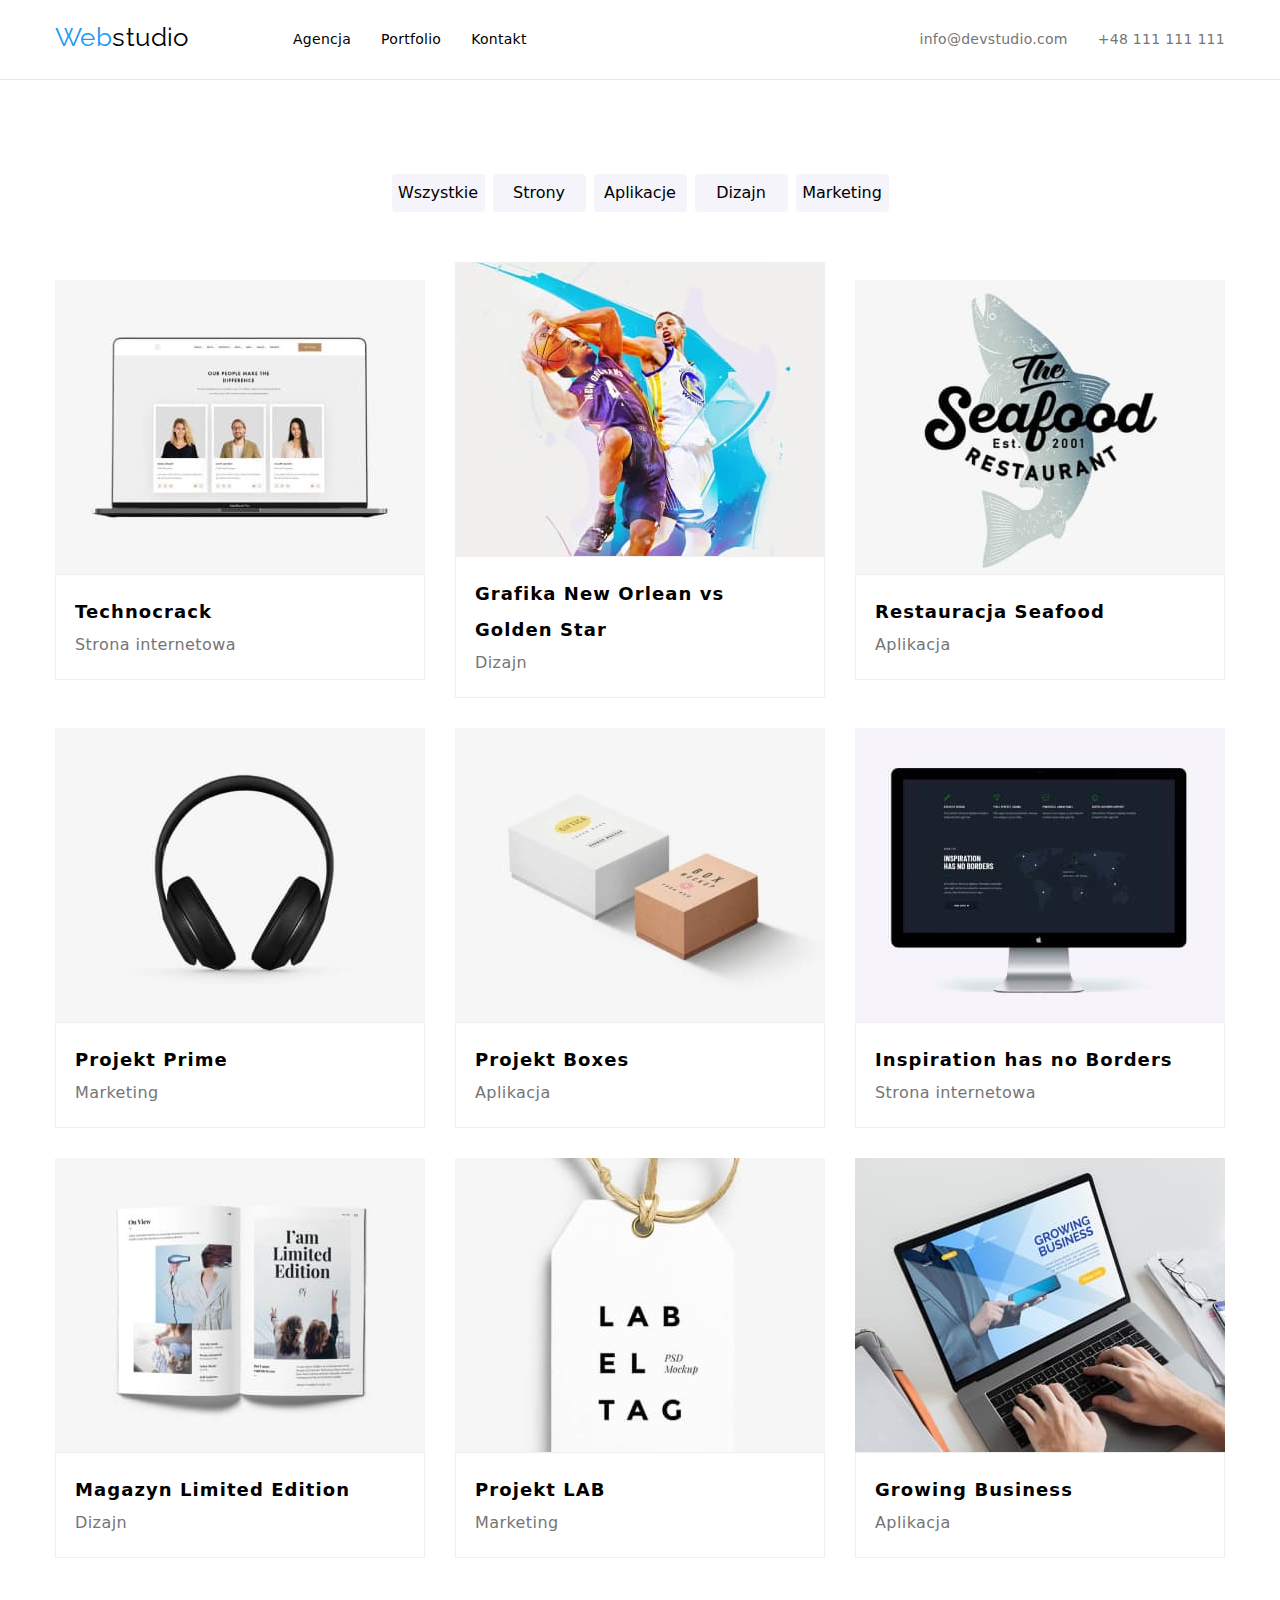
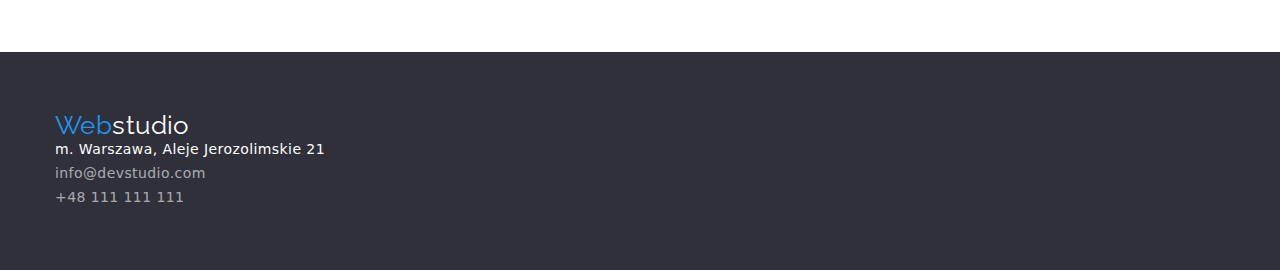
==== commit 46bf15d4: "-Update 13.11.2022" ====
--- a/porffolio.html
+++ b/porffolio.html
@@ -32,7 +32,7 @@
           <ul class="flex list">
             <li>
               <a
-                class="links font-style"
+                class="links font6"
                 href="#"
                 target="_blank"
                 title="Agencja"
@@ -41,7 +41,7 @@
             </li>
             <li>
               <a
-                class="links font-style"
+                class="links font6"
                 href="./porffolio.html"
                 target="_self"
                 title="Portfolio"
@@ -51,7 +51,7 @@
 
             <li>
               <a
-                class="links font-style"
+                class="links font6"
                 href="#"
                 target="_blank"
                 title="Kontakt"
@@ -63,12 +63,12 @@
         <div>
           <ul class="flex list font">
             <li>
-              <a class="address-font3 links" href="mailto:info@devstudio.com"
+              <a class="font12 links" href="mailto:info@devstudio.com"
                 >info@devstudio.com</a
               >
             </li>
             <li>
-              <a class="address-font3 links" href="tel:+48111111111"
+              <a class="font12 links" href="tel:+48111111111"
                 >+48 111 111 111</a
               >
             </li>
@@ -108,8 +108,8 @@
                   height="294"
                 />
                 <div class="background border">
-                  <h3 class="h3-font3">Technocrack</h3>
-                  <p class="font3-style">Strona internetowa</p>
+                  <h3 class="font5">Technocrack</h3>
+                  <p class="font8">Strona internetowa</p>
                 </div>
               </li>
               <li class="li-item">
@@ -120,8 +120,8 @@
                   height="294"
                 />
                 <div class="background border">
-                  <h3 class="h3-font3">Grafika New Orlean vs Golden Star</h3>
-                  <p class="font3-style">Dizajn</p>
+                  <h3 class="font5">Grafika New Orlean vs Golden Star</h3>
+                  <p class="font8">Dizajn</p>
                 </div>
               </li>
               <li class="li-item">
@@ -132,8 +132,8 @@
                   height="294"
                 />
                 <div class="background border">
-                  <h3 class="h3-font3">Restauracja Seafood</h3>
-                  <p class="font3-style">Aplikacja</p>
+                  <h3 class="font5">Restauracja Seafood</h3>
+                  <p class="font8">Aplikacja</p>
                 </div>
               </li>
               <li class="li-item">
@@ -144,8 +144,8 @@
                   height="294"
                 />
                 <div class="background border">
-                  <h3 class="h3-font3">Projekt Prime</h3>
-                  <p class="font3-style">Marketing</p>
+                  <h3 class="font5">Projekt Prime</h3>
+                  <p class="font8">Marketing</p>
                 </div>
               </li>
               <li class="li-item">
@@ -156,8 +156,8 @@
                   height="294"
                 />
                 <div class="background border">
-                  <h3 class="h3-font3">Projekt Boxes</h3>
-                  <p class="font3-style">Aplikacja</p>
+                  <h3 class="font5">Projekt Boxes</h3>
+                  <p class="font8">Aplikacja</p>
                 </div>
               </li>
               <li class="li-item">
@@ -168,8 +168,8 @@
                   height="294"
                 />
                 <div class="background border">
-                  <h3 class="h3-font3">Inspiration has no Borders</h3>
-                  <p class="font3-style">Strona internetowa</p>
+                  <h3 class="font5">Inspiration has no Borders</h3>
+                  <p class="font8">Strona internetowa</p>
                 </div>
               </li>
               <li class="li-item">
@@ -180,8 +180,8 @@
                   height="294"
                 />
                 <div class="background border">
-                  <h3 class="h3-font3">Magazyn Limited Edition</h3>
-                  <p class="font3-style">Dizajn</p>
+                  <h3 class="font5">Magazyn Limited Edition</h3>
+                  <p class="font8">Dizajn</p>
                 </div>
               </li>
               <li class="li-item">
@@ -192,8 +192,8 @@
                   height="294"
                 />
                 <div class="background border">
-                  <h3 class="h3-font3">Projekt LAB</h3>
-                  <p class="font3-style">Marketing</p>
+                  <h3 class="font5">Projekt LAB</h3>
+                  <p class="font8">Marketing</p>
                 </div>
               </li>
               <li class="li-item">
@@ -204,8 +204,8 @@
                   height="294"
                 />
                 <div class="background border">
-                  <h3 class="h3-font3">Growing Business</h3>
-                  <p class="font3-style">Aplikacja</p>
+                  <h3 class="font5">Growing Business</h3>
+                  <p class="font8">Aplikacja</p>
                 </div>
               </li>
             </ul>
@@ -224,16 +224,16 @@
           ><span style="color: #ffffff">studio</span></a
         >
         <address>
-          <span class="address-font">m. Warszawa, Aleje Jerozolimskie 21</span>
+          <span class="font10">m. Warszawa, Aleje Jerozolimskie 21</span>
           <ul class="list">
             <li>
-              <a class="address-font2 links" href="mailto:info@devstudio.com"
+              <a class="font11 links" href="mailto:info@devstudio.com"
                 >info@devstudio.com</a
               >
             </li>
             <li>
-              <a class="address-font2 links" href="tel:+48111111111"
-                >+48111111111</a
+              <a class="font11 links" href="tel:+48111111111"
+                >+48 111 111 111</a
               >
             </li>
           </ul>
--- a/css/styles.css
+++ b/css/styles.css
@@ -5,8 +5,11 @@
 
 body {
   font-family: "Roboto", sans-serif;
-  color: #212121;
-  max-width: 1600px;
+  color: var(--grey1-clr);
+  max-width: 1600px;
+  background-color: var(--white-clr);
+  font-size: 14px;
+  letter-spacing: 0.03em;
 }
 
 :root {
@@ -25,7 +28,6 @@
   line-height: 1.36;
   text-align: center;
   letter-spacing: 0.06em;
-  text-transform: uppercase;
   color: var(--white-clr);
 }
 
@@ -33,17 +35,11 @@
   font-size: 36px;
   line-height: 1;
   text-align: center;
-  letter-spacing: 0.03em;
-
   color: var(--black-clr);
 }
 
 .font3 {
-  font-size: 14px;
-  line-height: 1;
-  letter-spacing: 0.03em;
-  text-transform: uppercase;
-
+  line-height: 1;
   color: var(--black-clr);
 }
 
@@ -51,65 +47,55 @@
   font-weight: 500;
   font-size: 16px;
   line-height: 1;
-  letter-spacing: 0.03em;
-  color: var(--black-clr);
-}
-
-.h3-font3 {
+  color: var(--black-clr);
+}
+
+.font5 {
   font-size: 18px;
   line-height: 2;
   letter-spacing: 0.06em;
   color: var(--black-clr);
 }
 
-.font-style {
-  font-weight: 500;
-  font-size: 14px;
+.font6 {
+  font-weight: 500;
   line-height: 1;
   letter-spacing: 0.02em;
   color: var(--black-clr);
 }
 
-.font2-style {
-  font-size: 16px;
-  line-height: 1;
-  letter-spacing: 0.03em;
-  color: var(--grey1-clr);
-}
-
-.font3-style {
+.font7 {
+  font-size: 16px;
+  line-height: 1;
+}
+
+.font8 {
   font-size: 16px;
   line-height: 1.88;
-  letter-spacing: 0.03em;
-  color: var(--grey1-clr);
-}
-
-.font4-style {
-  font-size: 14px;
+}
+
+.font9 {
   line-height: 1.71;
-  letter-spacing: 0.03em;
-  color: var(--grey1-clr);
-}
-
-.address-font {
-  font-style: normal;
-  font-size: 14px;
+}
+
+.font10 {
+  font-style: normal;
   line-height: 1.71;
-  letter-spacing: 0.03em;
   color: var(--white-clr);
   text-decoration: none;
 }
 
-.address-font2 {
-  font-style: normal;
-  font-size: 14px;
-  line-height: 24px;
-  letter-spacing: 0.03em;
+.font11 {
+  font-style: normal;
+  line-height: 1.71;
   color: var(--grey-clr);
 }
 
-.address-font3 {
-  color: var(--grey1-clr);
+.font12 {
+  font-weight: 500;
+  line-height: 1;
+  letter-spacing: 0.02em;
+  color: var(--grey1-clr)
 }
 
 .links {
@@ -142,6 +128,7 @@
   cursor: pointer;
   width: 200px;
   height: 50px;
+  font-weight: 700;
 }
 
 .button1-style {
@@ -153,7 +140,6 @@
   font-size: 16px;
   line-height: 1.62;
   text-align: center;
-  letter-spacing: 0.03em;
   color: var(--black-clr);
   border: 0;
   cursor: pointer;
@@ -172,7 +158,6 @@
   font-size: 16px;
   line-height: 1.62;
   text-align: center;
-  letter-spacing: 0.03em;
   color: var(--white-clr);
 }
 
@@ -187,7 +172,6 @@
   font-size: 16px;
   line-height: 1.62;
   text-align: center;
-  letter-spacing: 0.03em;
   color: var(--white-clr);
 }
 
@@ -242,7 +226,6 @@
   font-family: "Raleway";
   font-size: 26px;
   line-height: 1;
-  letter-spacing: 0.03em;
   color: var(--black-clr);
   text-decoration: none;
   margin-right: 63px;
@@ -329,10 +312,6 @@
   padding: 19px;
 }
 
-.font {
-  font-size: 14px;
-}
-
 .border {
   border: 1px solid #eeeeee;
 }
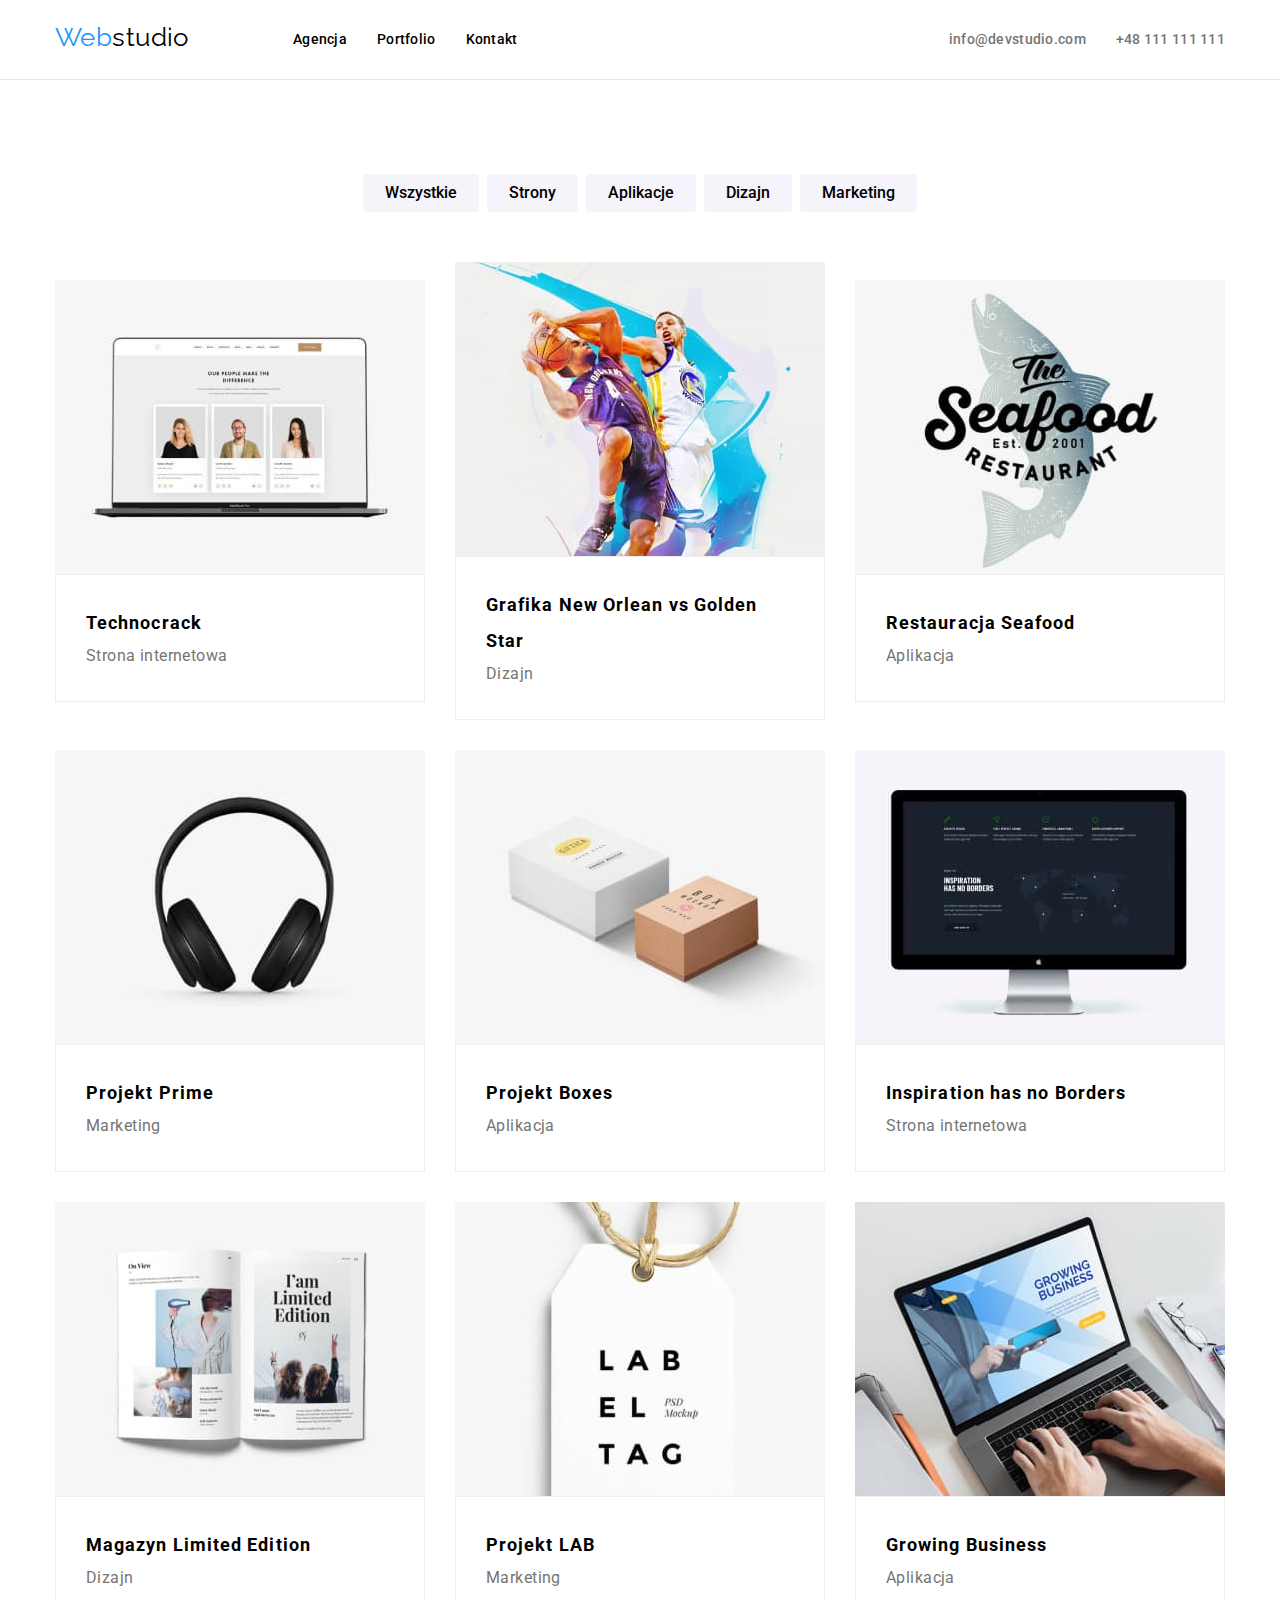
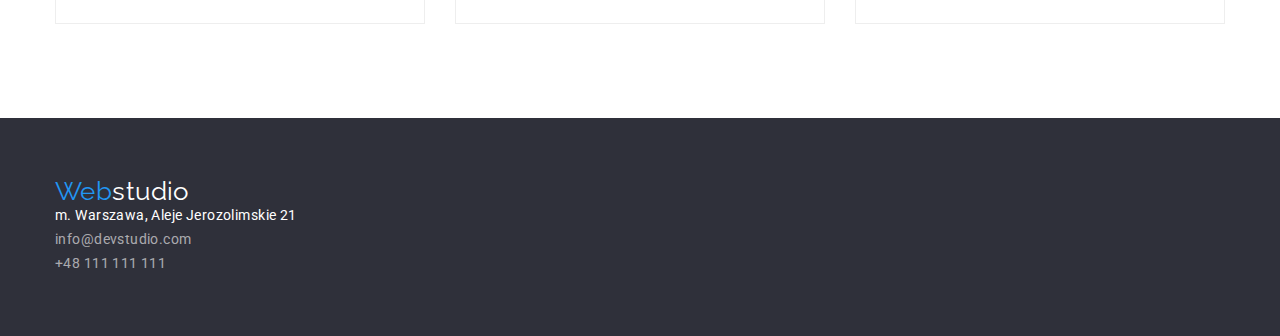
==== commit 7454b496: "-Update 17.11" ====
--- a/porffolio.html
+++ b/porffolio.html
@@ -10,11 +10,11 @@
       href="https://fonts.googleapis.com/css2?family=Oleo+Script&family=Raleway:wght@700&family=Roboto:wght@400;500;700;900&display=swap"
       rel="stylesheet"
     />
-    <link rel="stylesheet" href="./css/styles.css" />
     <link
       rel="stylesheet"
       href="https://cdnjs.cloudflare.com/ajax/libs/modern-normalize/1.1.0/modern-normalize.min.css"
     />
+    <link rel="stylesheet" href="./css/styles.css" />
     <title>Portfolio</title>
   </head>
   <body>
--- a/css/styles.css
+++ b/css/styles.css
@@ -6,7 +6,6 @@
 body {
   font-family: "Roboto", sans-serif;
   color: var(--grey1-clr);
-  max-width: 1600px;
   background-color: var(--white-clr);
   font-size: 14px;
   letter-spacing: 0.03em;
@@ -39,8 +38,10 @@
 }
 
 .font3 {
-  line-height: 1;
-  color: var(--black-clr);
+  font-size: 14px;
+  line-height: 1;
+  color: var(--black-clr);
+  margin-bottom: 10px;
 }
 
 .font4 {
@@ -126,9 +127,8 @@
   color: var(--white-clr);
   border: 0;
   cursor: pointer;
-  width: 200px;
-  height: 50px;
   font-weight: 700;
+  padding: 10px 41px;
 }
 
 .button1-style {
@@ -143,8 +143,7 @@
   color: var(--black-clr);
   border: 0;
   cursor: pointer;
-  width: 93px;
-  height: 38px;
+  padding: 6px 22px;
 }
 
 .button1-style:hover {
@@ -176,7 +175,6 @@
 }
 
 .header-container {
-  max-width: 1600px;
   max-height: 80px;
   padding-top: 24px;
   padding-bottom: 24px;
@@ -192,14 +190,12 @@
 }
 
 .main-container {
-  max-width: 1600px;
   display: flex;
   flex-direction: column;
   align-items: center;
 }
 
 .main-section-container {
-  max-width: 1600px;
   max-height: 600px;
   background-color: var(--black1-clr);
   padding-top: 200px;
@@ -207,10 +203,17 @@
 }
 
 .footer-container {
-  max-width: 1600px;
   padding-top: 60px;
   padding-bottom: 60px;
   background: var(--black1-clr);
+}
+
+.address-position {
+  margin-top: 20px;
+}
+
+.address-position1 {
+  margin-top: 9px;
 }
 
 .section {
@@ -309,7 +312,7 @@
 
 .background {
   background-color: var(--white-clr);
-  padding: 19px;
+  padding: 30px;
 }
 
 .border {
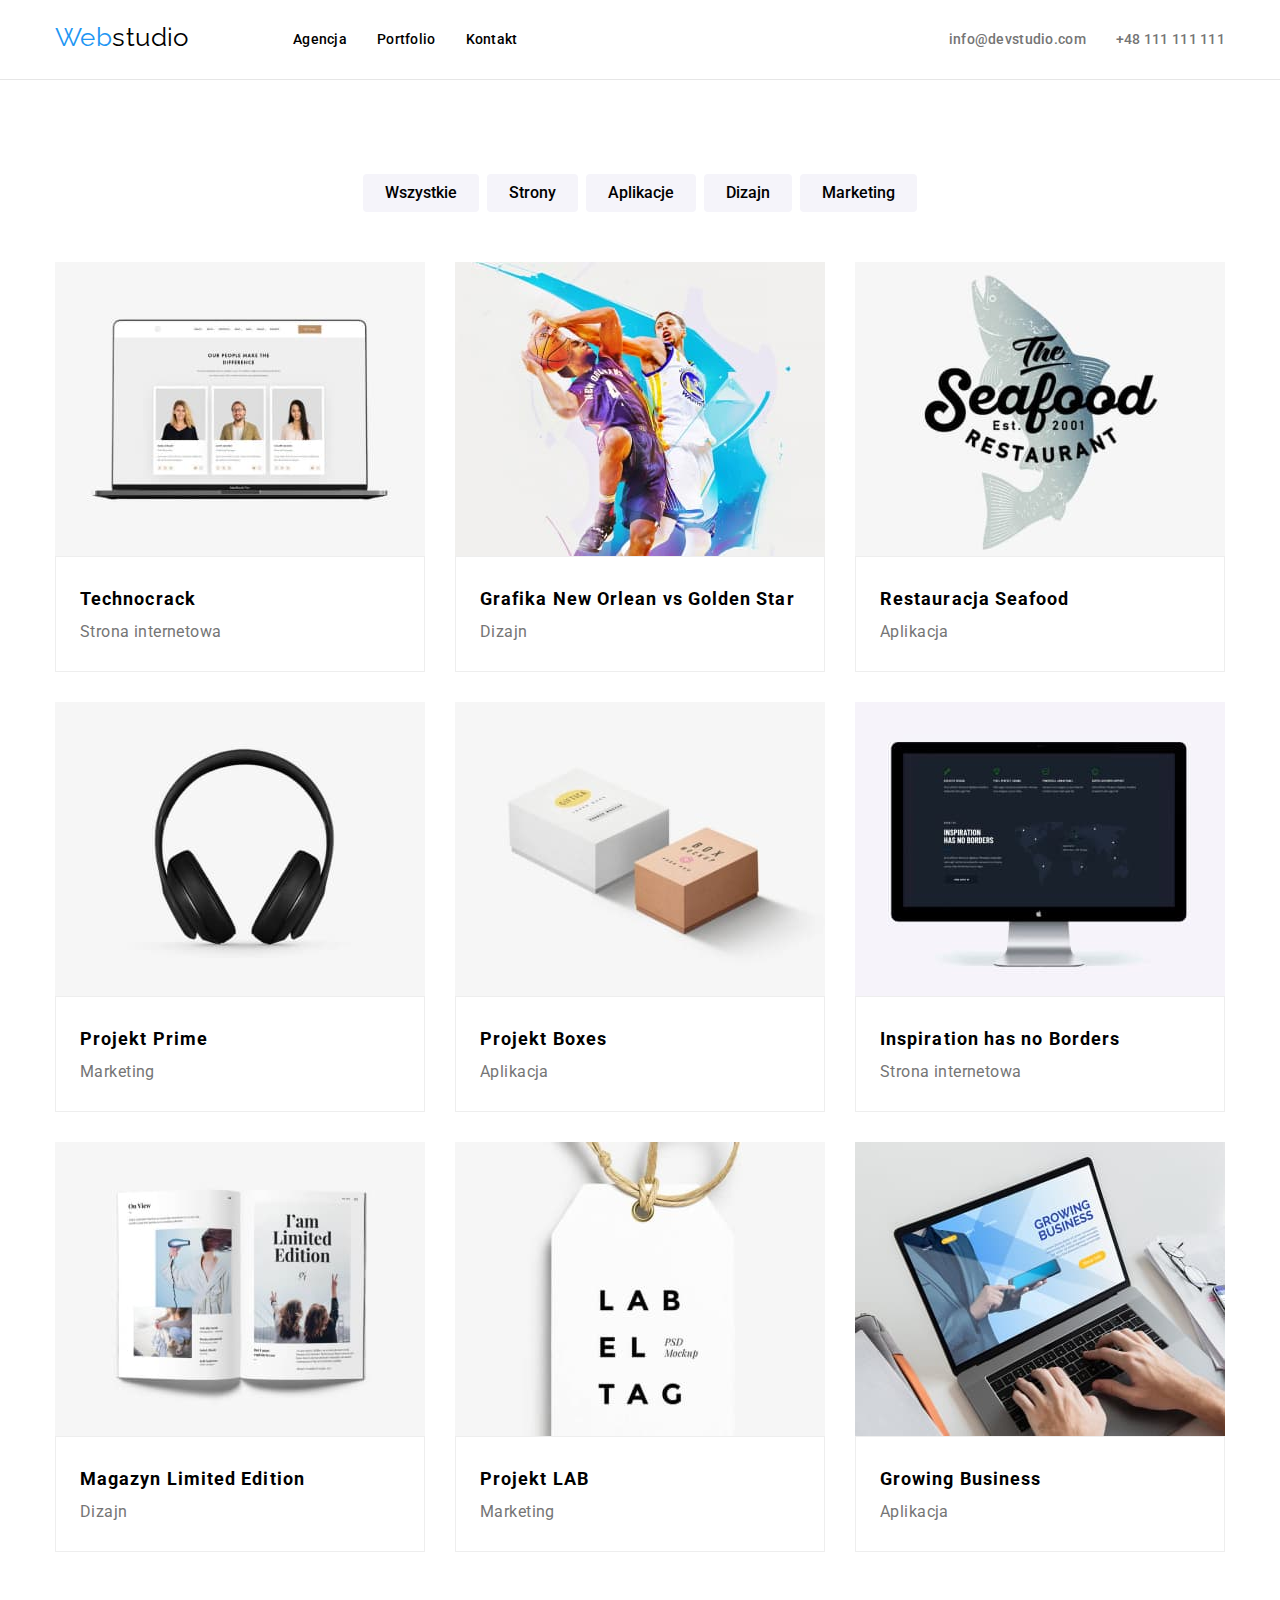
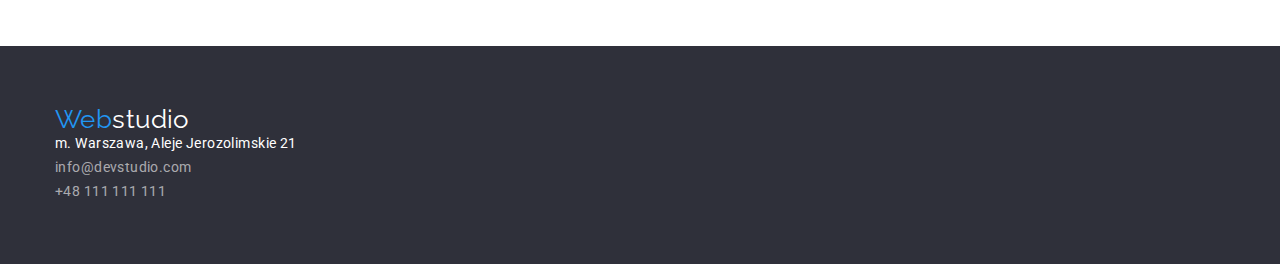
==== commit dfe58c70: "-Update 17.11" ====
--- a/porffolio.html
+++ b/porffolio.html
@@ -107,7 +107,7 @@
                   width="370"
                   height="294"
                 />
-                <div class="background border">
+                <div class="background1 border">
                   <h3 class="font5">Technocrack</h3>
                   <p class="font8">Strona internetowa</p>
                 </div>
@@ -119,7 +119,7 @@
                   width="370"
                   height="294"
                 />
-                <div class="background border">
+                <div class="background1 border">
                   <h3 class="font5">Grafika New Orlean vs Golden Star</h3>
                   <p class="font8">Dizajn</p>
                 </div>
@@ -131,7 +131,7 @@
                   width="370"
                   height="294"
                 />
-                <div class="background border">
+                <div class="background1 border">
                   <h3 class="font5">Restauracja Seafood</h3>
                   <p class="font8">Aplikacja</p>
                 </div>
@@ -143,7 +143,7 @@
                   width="370"
                   height="294"
                 />
-                <div class="background border">
+                <div class="background1 border">
                   <h3 class="font5">Projekt Prime</h3>
                   <p class="font8">Marketing</p>
                 </div>
@@ -155,7 +155,7 @@
                   width="370"
                   height="294"
                 />
-                <div class="background border">
+                <div class="background1 border">
                   <h3 class="font5">Projekt Boxes</h3>
                   <p class="font8">Aplikacja</p>
                 </div>
@@ -167,7 +167,7 @@
                   width="370"
                   height="294"
                 />
-                <div class="background border">
+                <div class="background1 border">
                   <h3 class="font5">Inspiration has no Borders</h3>
                   <p class="font8">Strona internetowa</p>
                 </div>
@@ -179,7 +179,7 @@
                   width="370"
                   height="294"
                 />
-                <div class="background border">
+                <div class="background1 border">
                   <h3 class="font5">Magazyn Limited Edition</h3>
                   <p class="font8">Dizajn</p>
                 </div>
@@ -191,7 +191,7 @@
                   width="370"
                   height="294"
                 />
-                <div class="background border">
+                <div class="background1 border">
                   <h3 class="font5">Projekt LAB</h3>
                   <p class="font8">Marketing</p>
                 </div>
@@ -203,7 +203,7 @@
                   width="370"
                   height="294"
                 />
-                <div class="background border">
+                <div class="background1 border">
                   <h3 class="font5">Growing Business</h3>
                   <p class="font8">Aplikacja</p>
                 </div>
--- a/css/styles.css
+++ b/css/styles.css
@@ -315,6 +315,11 @@
   padding: 30px;
 }
 
+.background1 {
+  background-color: var(--white-clr);
+  padding: 24px;
+}
+
 .border {
   border: 1px solid #eeeeee;
 }
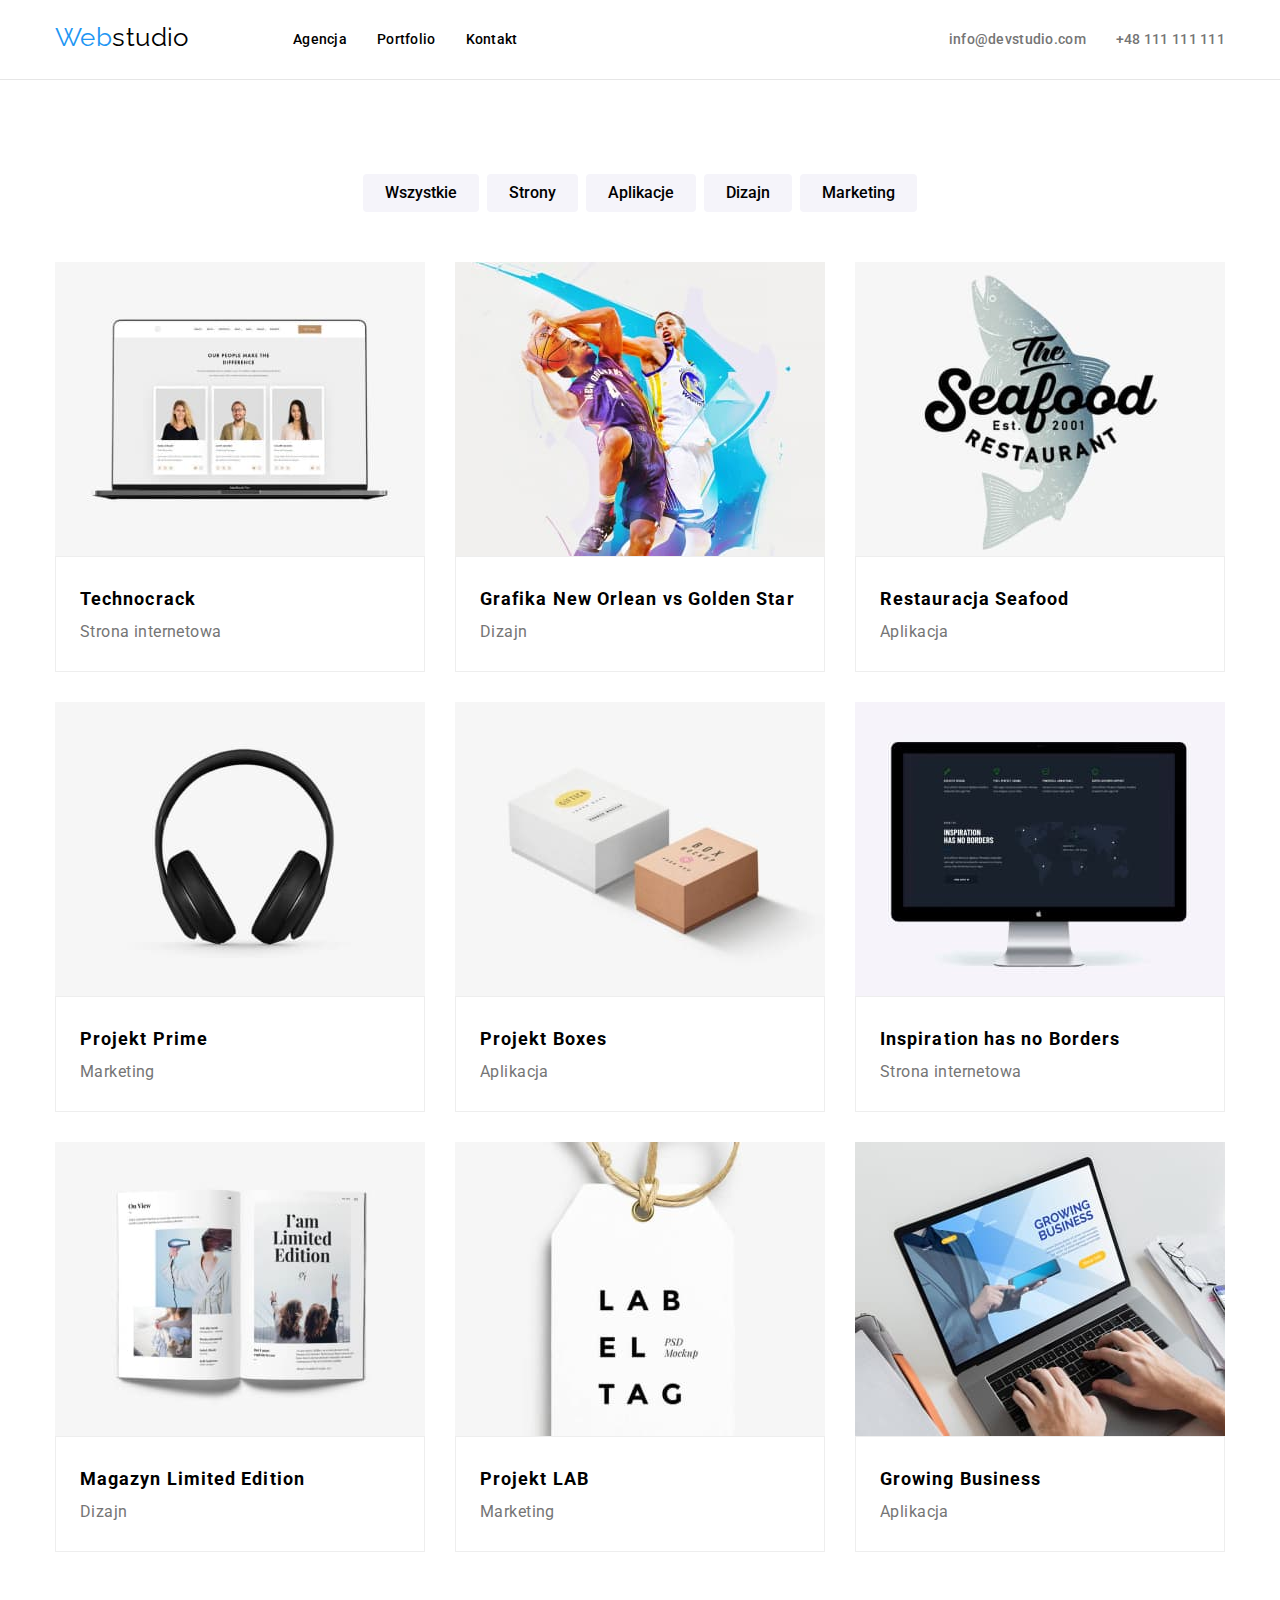
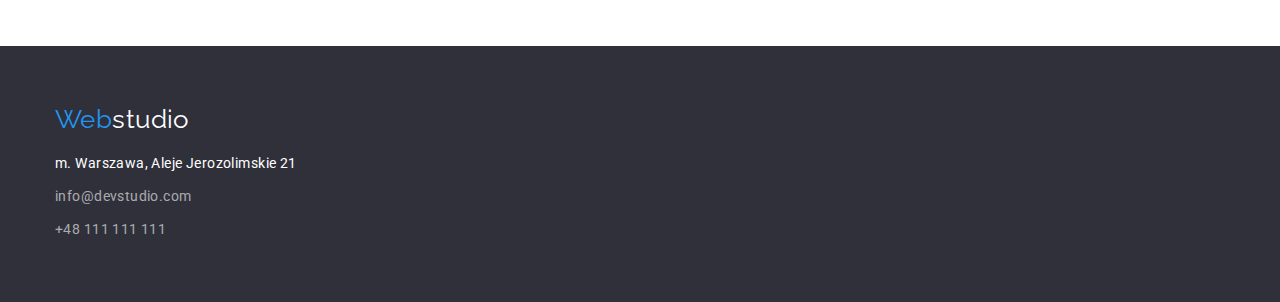
==== commit 7cc6bea2: "-Update 17.11" ====
--- a/porffolio.html
+++ b/porffolio.html
@@ -223,15 +223,15 @@
           ><span style="color: #2196f3">Web</span
           ><span style="color: #ffffff">studio</span></a
         >
-        <address>
+        <address class="address-position">
           <span class="font10">m. Warszawa, Aleje Jerozolimskie 21</span>
           <ul class="list">
-            <li>
+            <li class="address-position1">
               <a class="font11 links" href="mailto:info@devstudio.com"
                 >info@devstudio.com</a
               >
             </li>
-            <li>
+            <li class="address-position1">
               <a class="font11 links" href="tel:+48111111111"
                 >+48 111 111 111</a
               >
